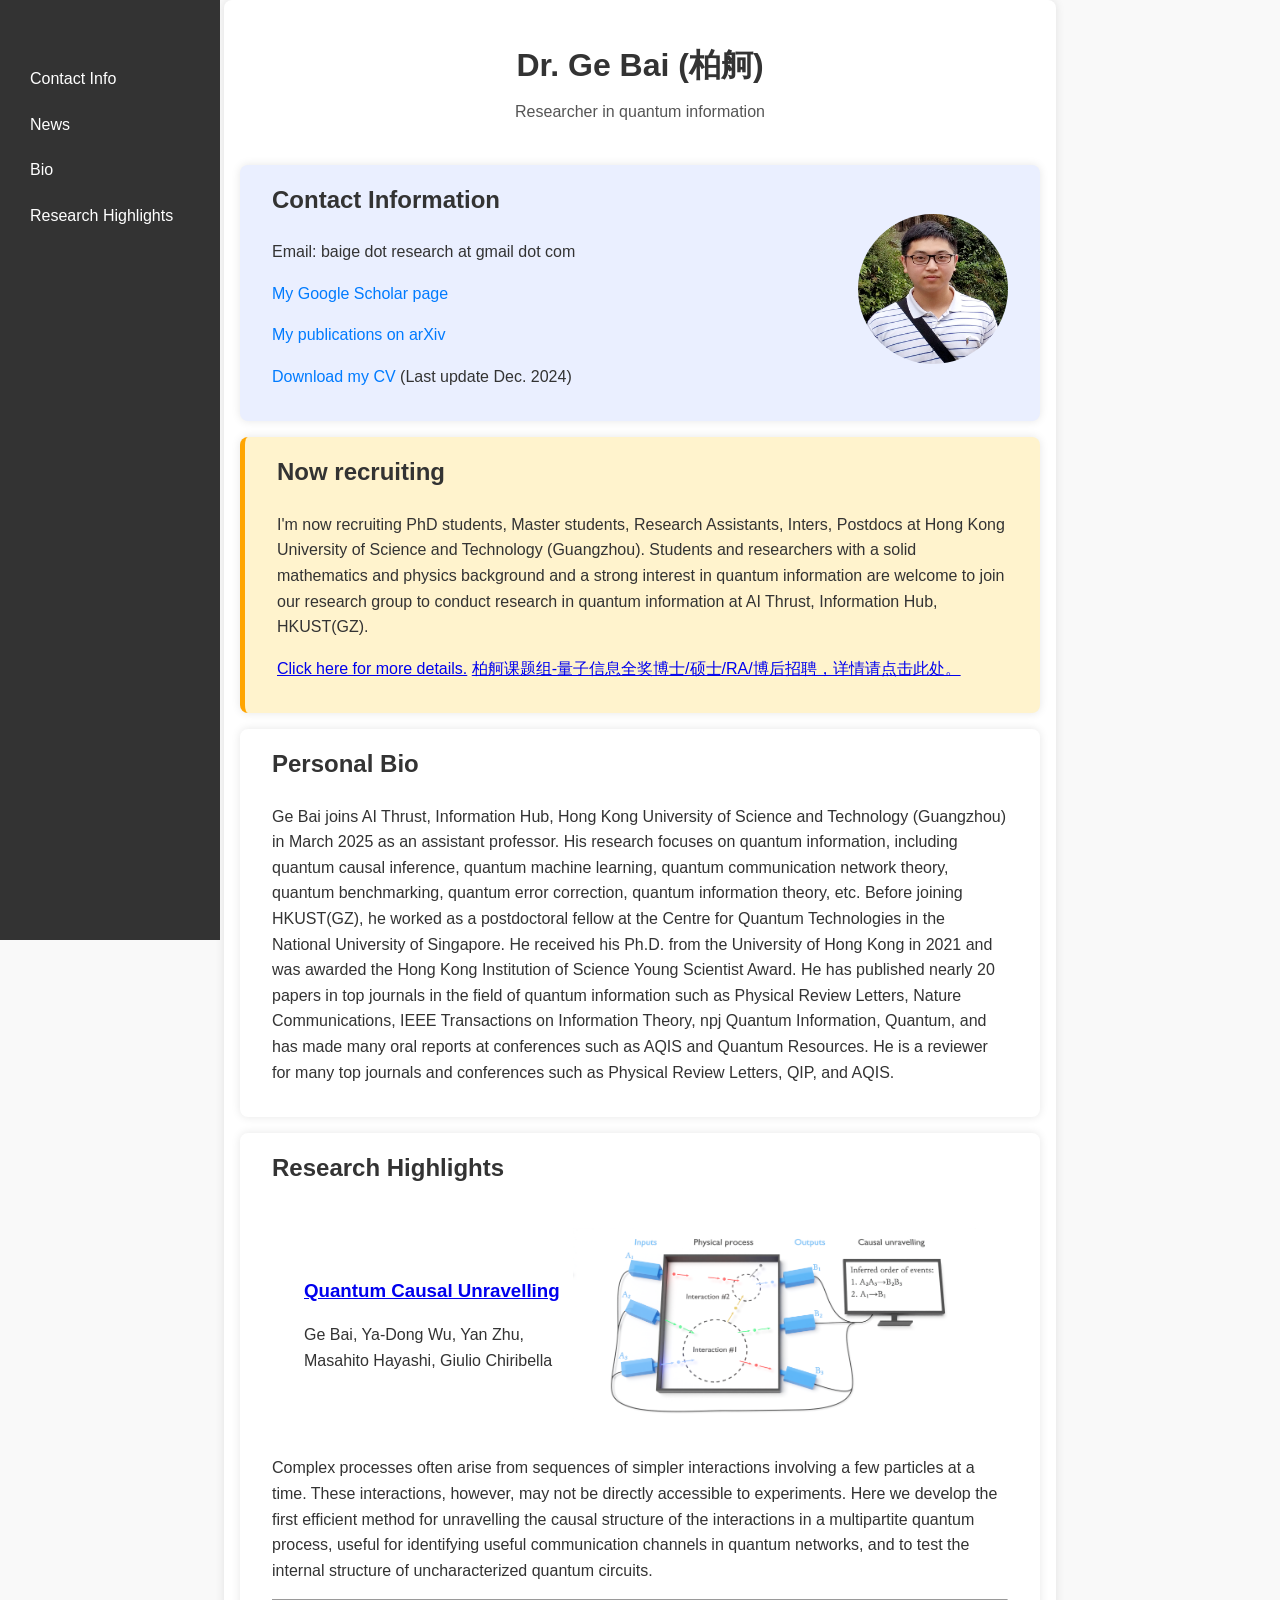
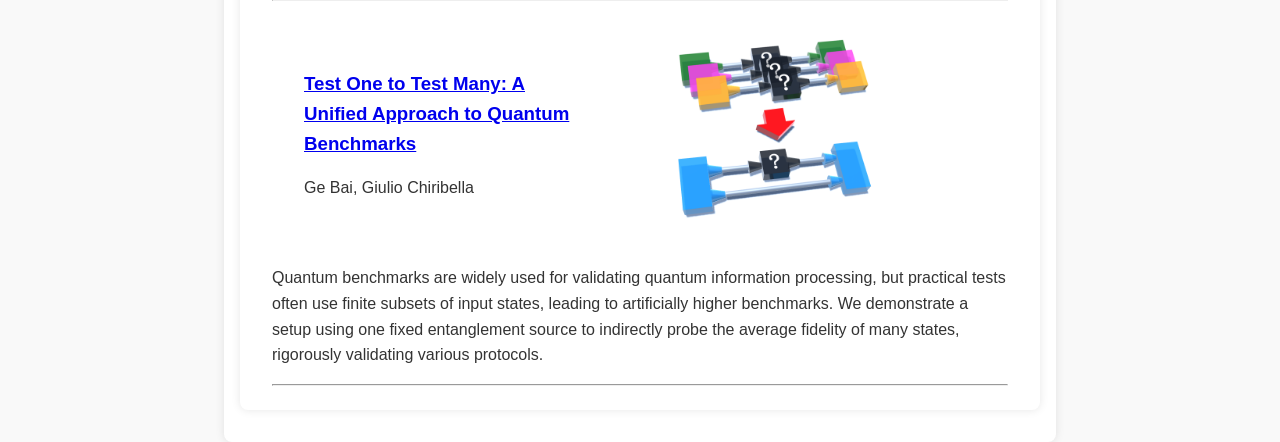
==== index.html @ 26d42d85 "fix sidebar blocking content" ====
<!DOCTYPE html>
<html lang="en">
<head>
    <meta charset="UTF-8">
    <meta name="viewport" content="width=device-width, initial-scale=1.0">
    <title>Ge Bai's Homepage</title>
    <link rel="stylesheet" href="styles.css">
</head>
<body>
            <button id="sidebarToggle" class="sidebar-toggle">☰</button>
    <div class="sidebar" id="sidebar">
        <nav>
            <ul>
                <li><a href="#contact-bio">Contact Info</a></li>
                <li><a href="#recruitment">News</a></li>
                <li><a href="#bio">Bio</a></li>
                <li><a href="#research">Research Highlights</a></li>
            </ul>
        </nav>
    </div>
    <div class="container">
        <header>
            <h1>Dr. Ge Bai (柏舸)</h1>
            <p>Researcher in quantum information</p>
        </header>
        <section id="contact-bio">
            <div id="contact">
                <h2>Contact Information</h2>
                <p>Email: baige dot research at gmail dot com</p>
                <p><a href="https://scholar.google.com/citations?user=usrPjHoAAAAJ" download>My Google Scholar page</a></p>
                <p><a href="https://arxiv.org/a/bai_g_1.html" download>My publications on arXiv</a></p>
                <!-- <p>Phone: TBA</p>
                <p>Address: TBA</p> -->
                <p><a href="CV_Ge_Bai.pdf" download>Download my CV</a> (Last update Dec. 2024)</p>
            </div>
            <div id="photo">
                <img src="photo.png" alt="Personal photo" class="profile-photo">
            </div>
        </section>
        <section id="recruitment">
            <h2>Now recruiting</h2>
            <p>
                I'm now recruiting PhD students, Master students, Research Assistants, Inters, Postdocs at Hong Kong University of Science and Technology (Guangzhou). Students and researchers with a solid mathematics and physics background and a strong interest in quantum information are welcome to join our research group to conduct research in quantum information at AI Thrust, Information Hub, HKUST(GZ).
            </p>
            <p>
                <a href="https://zhuanlan.zhihu.com/p/15219589139">Click here for more details.</a> <a href="https://zhuanlan.zhihu.com/p/15219589139"> 柏舸课题组-量子信息全奖博士/硕士/RA/博后招聘，详情请点击此处。</a>
            </p>
        </section>
        <section id="bio">
            <h2>Personal Bio</h2>
            <p>
                Ge Bai joins AI Thrust, Information Hub, Hong Kong University of Science and Technology (Guangzhou) in March 2025 as an assistant professor. His research focuses on quantum information, including quantum causal inference, quantum machine learning, quantum communication network theory, quantum benchmarking, quantum error correction, quantum information theory, etc. Before joining HKUST(GZ), he worked as a postdoctoral fellow at the Centre for Quantum Technologies in the National University of Singapore. He received his Ph.D. from the University of Hong Kong in 2021 and was awarded the Hong Kong Institution of Science Young Scientist Award. He has published nearly 20 papers in top journals in the field of quantum information such as Physical Review Letters, Nature Communications, IEEE Transactions on Information Theory, npj Quantum Information, Quantum, and has made many oral reports at conferences such as AQIS and Quantum Resources. He is a reviewer for many top journals and conferences such as Physical Review Letters, QIP, and AQIS.
            </p>
        </section>
        <section id="research">
            <h2>Research Highlights</h2>
            <div class="research">
                <article class="research-title">
                    <h3><a href="https://www.nature.com/articles/s41534-022-00578-4">Quantum Causal Unravelling</a></h3>
                    <p>Ge Bai, Ya-Dong Wu, Yan Zhu, Masahito Hayashi, Giulio Chiribella</p>
                </article>
                <img src="figures/causal_unravelling.png"  class="research-photo">
            </div>
            <div>
                <p>
                        Complex processes often arise from sequences of simpler interactions involving a few particles at a time. These interactions, however, may not be directly accessible to experiments. Here we develop the first efficient method for unravelling the causal structure of the interactions in a multipartite quantum process, useful for identifying useful communication channels in quantum networks, and to test the internal structure of uncharacterized quantum circuits.
                    </p>
            <div>
            <hr>

            <div class="research">
                <article class="research-title">
                    <h3><a href="https://journals.aps.org/prl/abstract/10.1103/PhysRevLett.120.150502">Test One to Test Many: A Unified Approach to Quantum Benchmarks</a></h3>
                    <p>Ge Bai, Giulio Chiribella</p>
                </article>
                <img src="figures/benchmarks.png"  class="research-photo">
            </div>
            <div>
                <p>    
                    Quantum benchmarks are widely used for validating quantum information processing, but practical tests often use finite subsets of input states, leading to artificially higher benchmarks. We demonstrate a setup using one fixed entanglement source to indirectly probe the average fidelity of many states, rigorously validating various protocols.
                </p>
            <div>
            <hr>

        </section>
    </div>
    <script>
        document.getElementById('sidebarToggle').addEventListener('click', function() {
            document.getElementById('sidebar').classList.toggle('active');
        });
    </script>
</body>
</html>
---- styles.css ----
body {
    font-family: Arial, sans-serif;
    line-height: 1.6;
    margin: 0;
    padding: 0;
    color: #333;
    background-color: #f9f9f9;
    display: flex;
    scroll-behavior: smooth; /* Enables smooth scrolling */
}

.sidebar {
    width: 200px;
    background-color: #333;
    color: #fff;
    height: 100vh;
    position: fixed;
    top: 0;
    left: 0;
    padding-left: 20px;
    padding-top: 40px;
    font-family: 'Helvetica Neue', sans-serif; /* Softer font */
    transition: transform 0.3s ease-in-out;
}

.sidebar nav ul {
    list-style: none;
    padding: 0;
}

.sidebar nav ul li {
    margin: 0px 0;
}

.sidebar nav ul li a {
    color: #fff;
    text-decoration: none;
    display: block;
    padding: 10px;
}

.sidebar nav ul li a:hover {
    background-color: #575757;
}

.sidebar-toggle {
    display: none;
    font-size: 30px;
    background: none;
    border: none;
    color: #777;
    cursor: pointer;
    position: fixed;
    top: 15px;
    left: 10px;
    z-index: 1000; /* Ensure the button is above other elements */
}

.container {
    max-width: 800px;
    margin: 0 auto;
    padding: 1rem;
    background-color: #fff;
    box-shadow: 0 0 10px rgba(0, 0, 0, 0.1);
    border-radius: 8px;
}

.research {
    display: flex;
    justify-content: space-between;
    align-items: center;
    padding: 1rem 2rem;
    margin: 1rem 0;
    border-radius: 8px;
}
.research-title {
    width: 40%;
}
.research-photo {
    width: 60%;
    height: 200px;
    object-fit: contain;
}

header {
    text-align: center;
    padding: 1rem 0;
    position: relative;
}

header h1 {
    margin: 0.5rem 0;
}

header p {
    margin: 0.5rem 0;
    color: #555;
}

#contact-bio {
    display: flex;
    justify-content: space-between;
    align-items: center;
    padding: 1rem 2rem;
    margin: 1rem 0;
    background-color: #EAEFFF;
    border-radius: 8px;
}

#contact {
    flex: 1;
    margin-right: 1rem;
}

#photo {
    flex: 0;
}

#contact a {
    color: #007bff;
    text-decoration: none;
}

#contact a:hover {
    text-decoration: underline;
}

.profile-photo {
    width: 150px;
    height: 150px;
    border-radius: 50%;
    object-fit: cover;
}

#recruitment {
    padding: 1rem 2rem;
    margin: 1rem 0;
    background-color: #fff3cd;
    border-left: 5px solid #ffa500;
    border-radius: 8px;
    box-shadow: 0 0 10px rgba(0, 0, 0, 0.1);
}

.profile-photo {
    width: 150px;
    height: 150px;
    border-radius: 50%;
    object-fit: cover;
}

section {
    padding: 1rem 2rem;
    margin: 1rem 0;
    background-color: #fff;
    border-radius: 8px;
    box-shadow: 0 0 10px rgba(0, 0, 0, 0.1);
}

section h2 {
    margin-top: 0;
}

article {
    margin: 1rem 0;
}

article h3 {
    margin-bottom: 0.5rem;
}

/* Responsive Design */
@media (max-width: 1200px) {
    body {
        flex-direction: column;
    }

    .sidebar {
        width: 150px;
        transform: translateX(-170px);
    }

    .sidebar.active {
        transform: translateX(0);
    }

    .sidebar-toggle {
        display: block;
    }

    .container {
        padding-left: 1rem;
        padding-right: 1rem;
    }
}
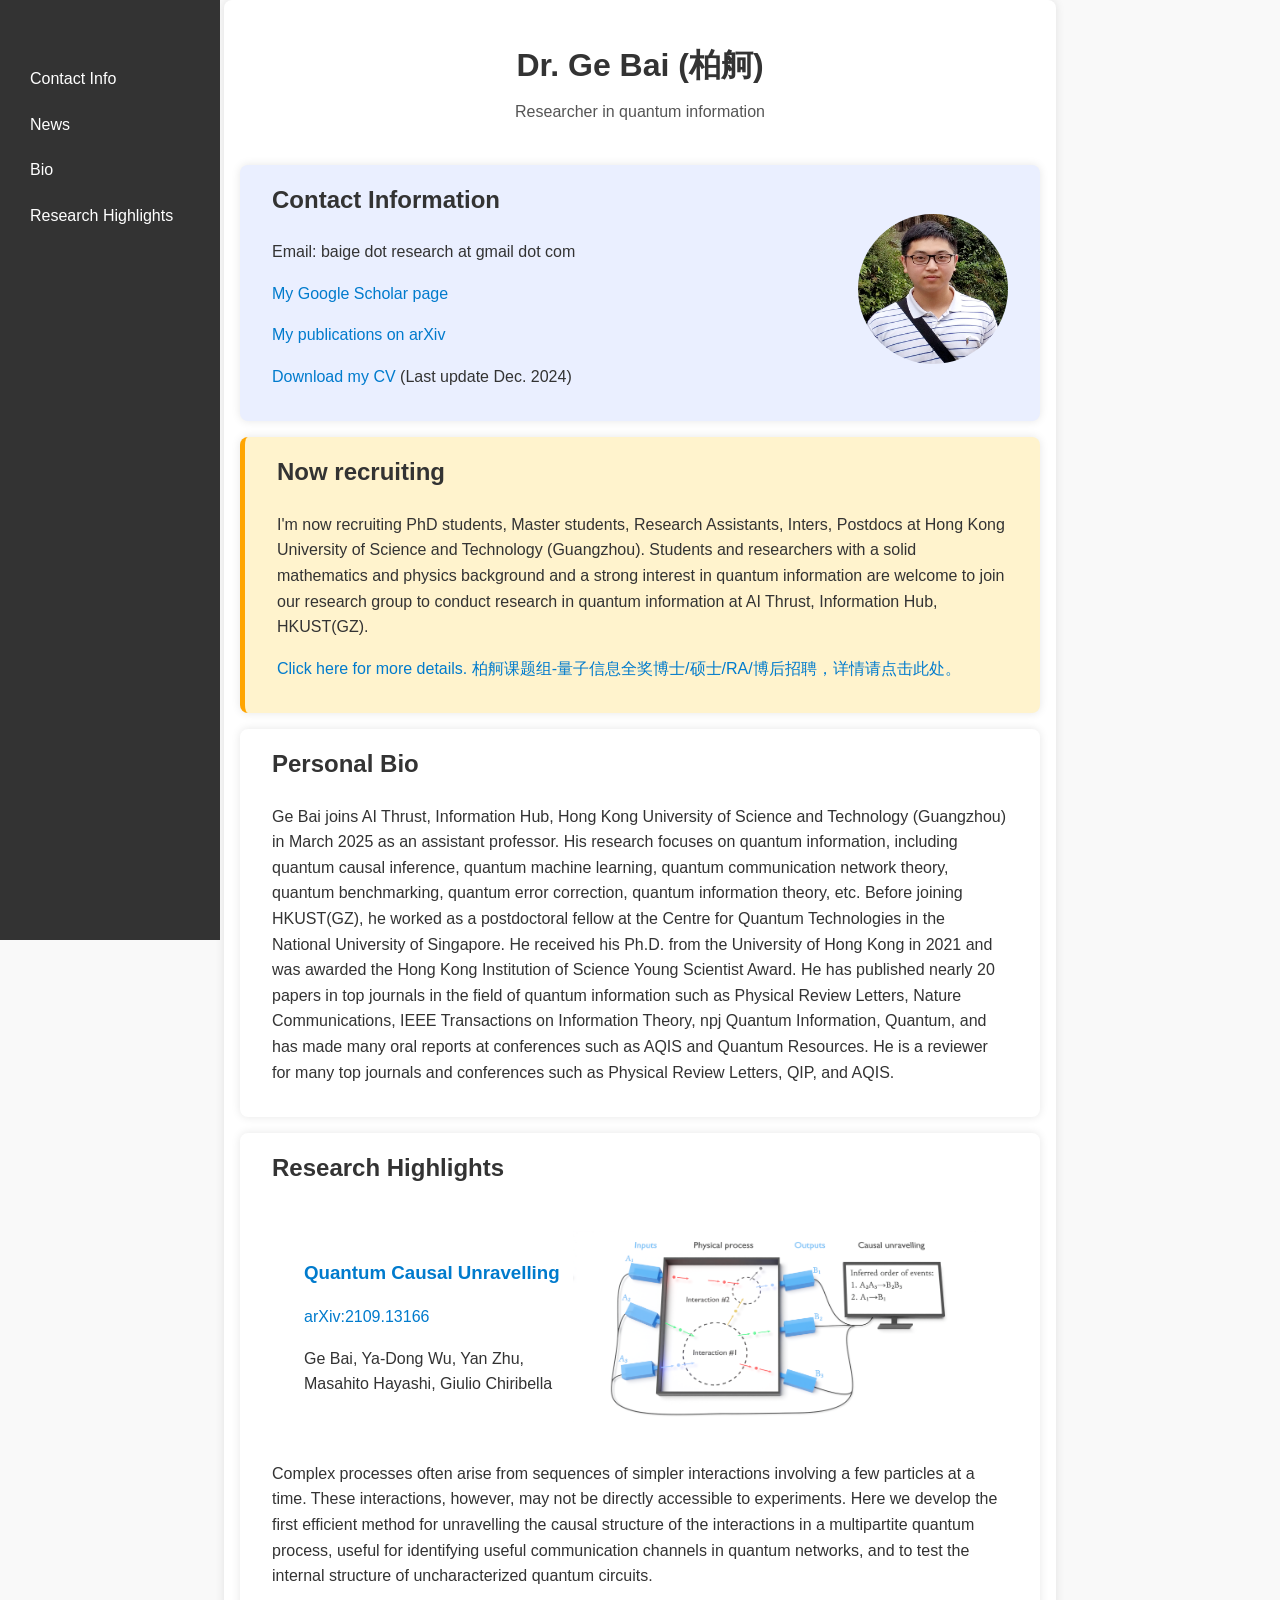
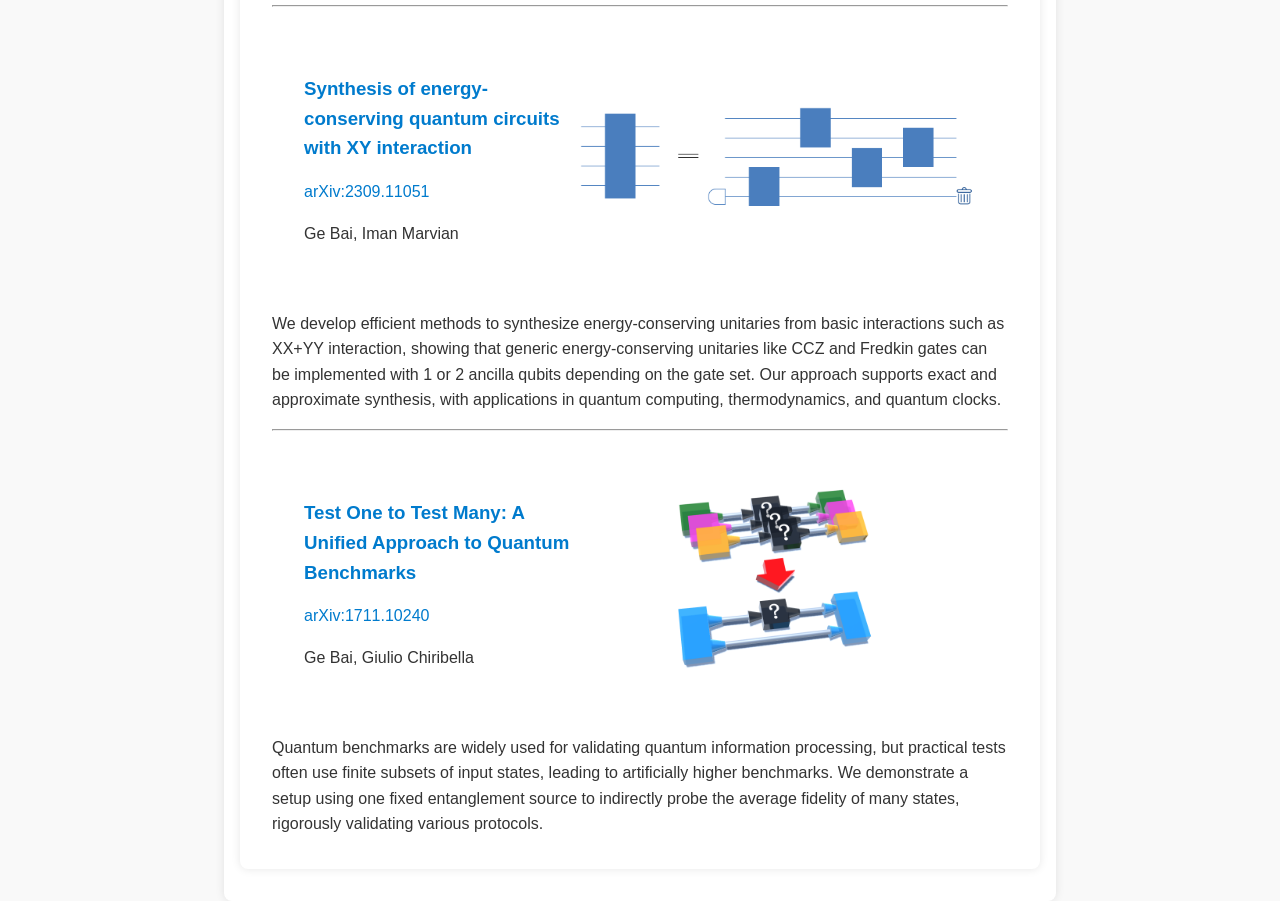
==== commit d208bf58: "added highlight, adjusted hyperlink style" ====
--- a/index.html
+++ b/index.html
@@ -57,6 +57,7 @@
             <div class="research">
                 <article class="research-title">
                     <h3><a href="https://www.nature.com/articles/s41534-022-00578-4">Quantum Causal Unravelling</a></h3>
+                    <p><a href="https://arxiv.org/abs/2109.13166">arXiv:2109.13166</a></p>
                     <p>Ge Bai, Ya-Dong Wu, Yan Zhu, Masahito Hayashi, Giulio Chiribella</p>
                 </article>
                 <img src="figures/causal_unravelling.png"  class="research-photo">
@@ -70,7 +71,23 @@
 
             <div class="research">
                 <article class="research-title">
+                    <h3><a href="https://iopscience.iop.org/article/10.1088/2058-9565/ad53fa/pdf">Synthesis of energy-conserving quantum circuits with XY interaction</a></h3>
+                    <p><a href="https://arxiv.org/abs/2309.11051">arXiv:2309.11051</a></p>
+                    <p>Ge Bai, Iman Marvian</p>
+                </article>
+                <img src="figures/energy-conserving.png"  class="research-photo">
+            </div>
+            <div>
+                <p>    
+                    We develop efficient methods to synthesize energy-conserving unitaries from basic interactions such as XX+YY interaction, showing that generic energy-conserving unitaries like CCZ and Fredkin gates can be implemented with 1 or 2 ancilla qubits depending on the gate set. Our approach supports exact and approximate synthesis, with applications in quantum computing, thermodynamics, and quantum clocks.
+                </p>
+            <div>
+            <hr>
+
+            <div class="research">
+                <article class="research-title">
                     <h3><a href="https://journals.aps.org/prl/abstract/10.1103/PhysRevLett.120.150502">Test One to Test Many: A Unified Approach to Quantum Benchmarks</a></h3>
+                    <p><a href="https://arxiv.org/abs/1711.10240">arXiv:1711.10240</a></p>
                     <p>Ge Bai, Giulio Chiribella</p>
                 </article>
                 <img src="figures/benchmarks.png"  class="research-photo">
@@ -80,7 +97,6 @@
                     Quantum benchmarks are widely used for validating quantum information processing, but practical tests often use finite subsets of input states, leading to artificially higher benchmarks. We demonstrate a setup using one fixed entanglement source to indirectly probe the average fidelity of many states, rigorously validating various protocols.
                 </p>
             <div>
-            <hr>
 
         </section>
     </div>
--- a/styles.css
+++ b/styles.css
@@ -116,12 +116,12 @@
     flex: 0;
 }
 
-#contact a {
-    color: #007bff;
+a {
+    color: #007bcd;
     text-decoration: none;
 }
 
-#contact a:hover {
+a:hover {
     text-decoration: underline;
 }
 
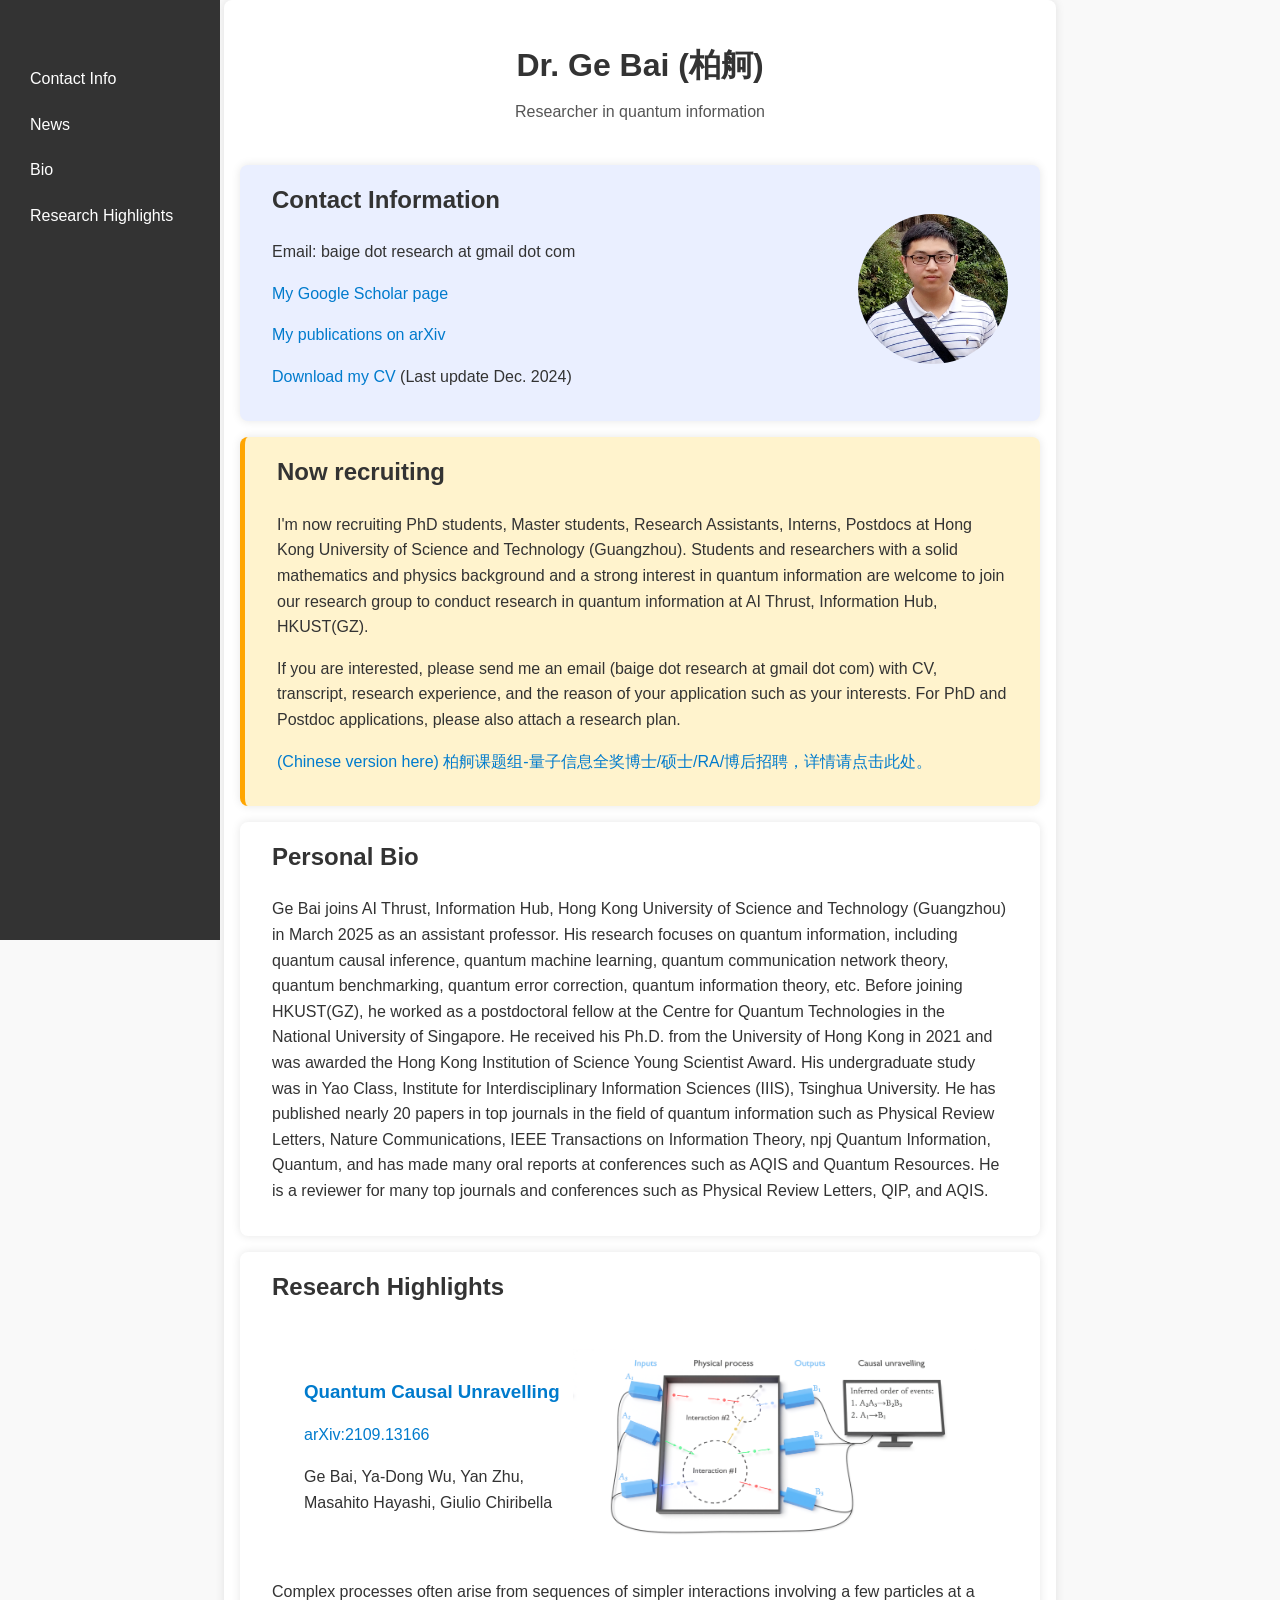
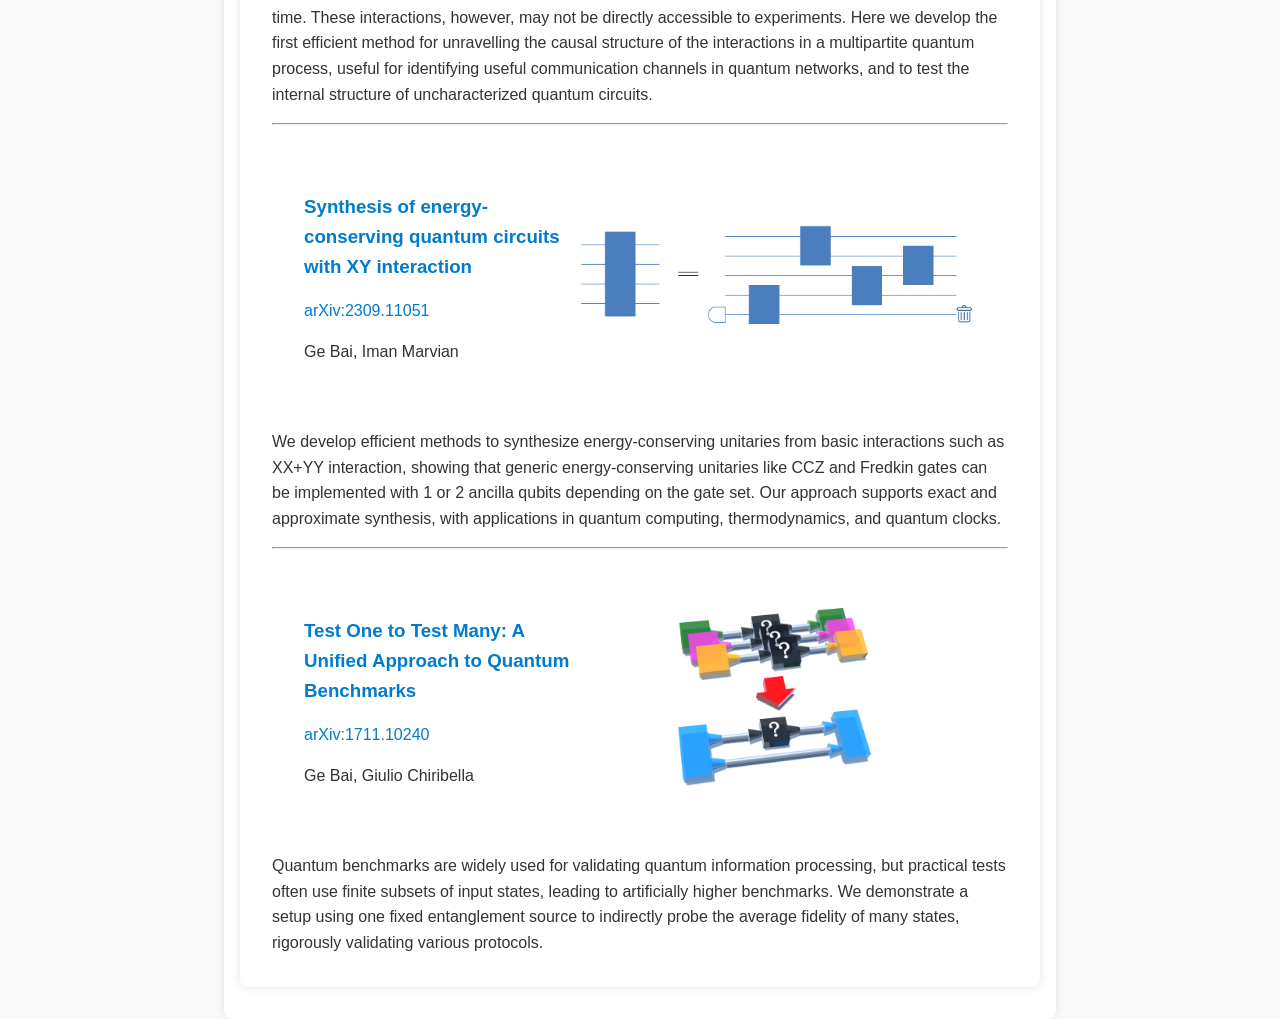
==== commit 6dd1736c: "modified advertisement, added Yao Class" ====
--- a/index.html
+++ b/index.html
@@ -40,16 +40,20 @@
         <section id="recruitment">
             <h2>Now recruiting</h2>
             <p>
-                I'm now recruiting PhD students, Master students, Research Assistants, Inters, Postdocs at Hong Kong University of Science and Technology (Guangzhou). Students and researchers with a solid mathematics and physics background and a strong interest in quantum information are welcome to join our research group to conduct research in quantum information at AI Thrust, Information Hub, HKUST(GZ).
+                I'm now recruiting PhD students, Master students, Research Assistants, Interns, Postdocs at Hong Kong University of Science and Technology (Guangzhou). Students and researchers with a solid mathematics and physics background and a strong interest in quantum information are welcome to join our research group to conduct research in quantum information at AI Thrust, Information Hub, HKUST(GZ).
             </p>
             <p>
-                <a href="https://zhuanlan.zhihu.com/p/15219589139">Click here for more details.</a> <a href="https://zhuanlan.zhihu.com/p/15219589139"> 柏舸课题组-量子信息全奖博士/硕士/RA/博后招聘，详情请点击此处。</a>
+                If you are interested, please send me an email (baige dot research at gmail dot com) with CV, transcript, research experience, and the reason of your application such as your interests. For PhD and Postdoc applications, please also attach a research plan.
+            </p>
+            <p>
+                <!-- <a href="https://zhuanlan.zhihu.com/p/15219589139">Click here for more details.</a>  -->
+                <a href="https://zhuanlan.zhihu.com/p/15219589139"> (Chinese version here) 柏舸课题组-量子信息全奖博士/硕士/RA/博后招聘，详情请点击此处。</a>
             </p>
         </section>
         <section id="bio">
             <h2>Personal Bio</h2>
             <p>
-                Ge Bai joins AI Thrust, Information Hub, Hong Kong University of Science and Technology (Guangzhou) in March 2025 as an assistant professor. His research focuses on quantum information, including quantum causal inference, quantum machine learning, quantum communication network theory, quantum benchmarking, quantum error correction, quantum information theory, etc. Before joining HKUST(GZ), he worked as a postdoctoral fellow at the Centre for Quantum Technologies in the National University of Singapore. He received his Ph.D. from the University of Hong Kong in 2021 and was awarded the Hong Kong Institution of Science Young Scientist Award. He has published nearly 20 papers in top journals in the field of quantum information such as Physical Review Letters, Nature Communications, IEEE Transactions on Information Theory, npj Quantum Information, Quantum, and has made many oral reports at conferences such as AQIS and Quantum Resources. He is a reviewer for many top journals and conferences such as Physical Review Letters, QIP, and AQIS.
+                Ge Bai joins AI Thrust, Information Hub, Hong Kong University of Science and Technology (Guangzhou) in March 2025 as an assistant professor. His research focuses on quantum information, including quantum causal inference, quantum machine learning, quantum communication network theory, quantum benchmarking, quantum error correction, quantum information theory, etc. Before joining HKUST(GZ), he worked as a postdoctoral fellow at the Centre for Quantum Technologies in the National University of Singapore. He received his Ph.D. from the University of Hong Kong in 2021 and was awarded the Hong Kong Institution of Science Young Scientist Award. His undergraduate study was in Yao Class, Institute for Interdisciplinary Information Sciences (IIIS), Tsinghua University. He has published nearly 20 papers in top journals in the field of quantum information such as Physical Review Letters, Nature Communications, IEEE Transactions on Information Theory, npj Quantum Information, Quantum, and has made many oral reports at conferences such as AQIS and Quantum Resources. He is a reviewer for many top journals and conferences such as Physical Review Letters, QIP, and AQIS.
             </p>
         </section>
         <section id="research">
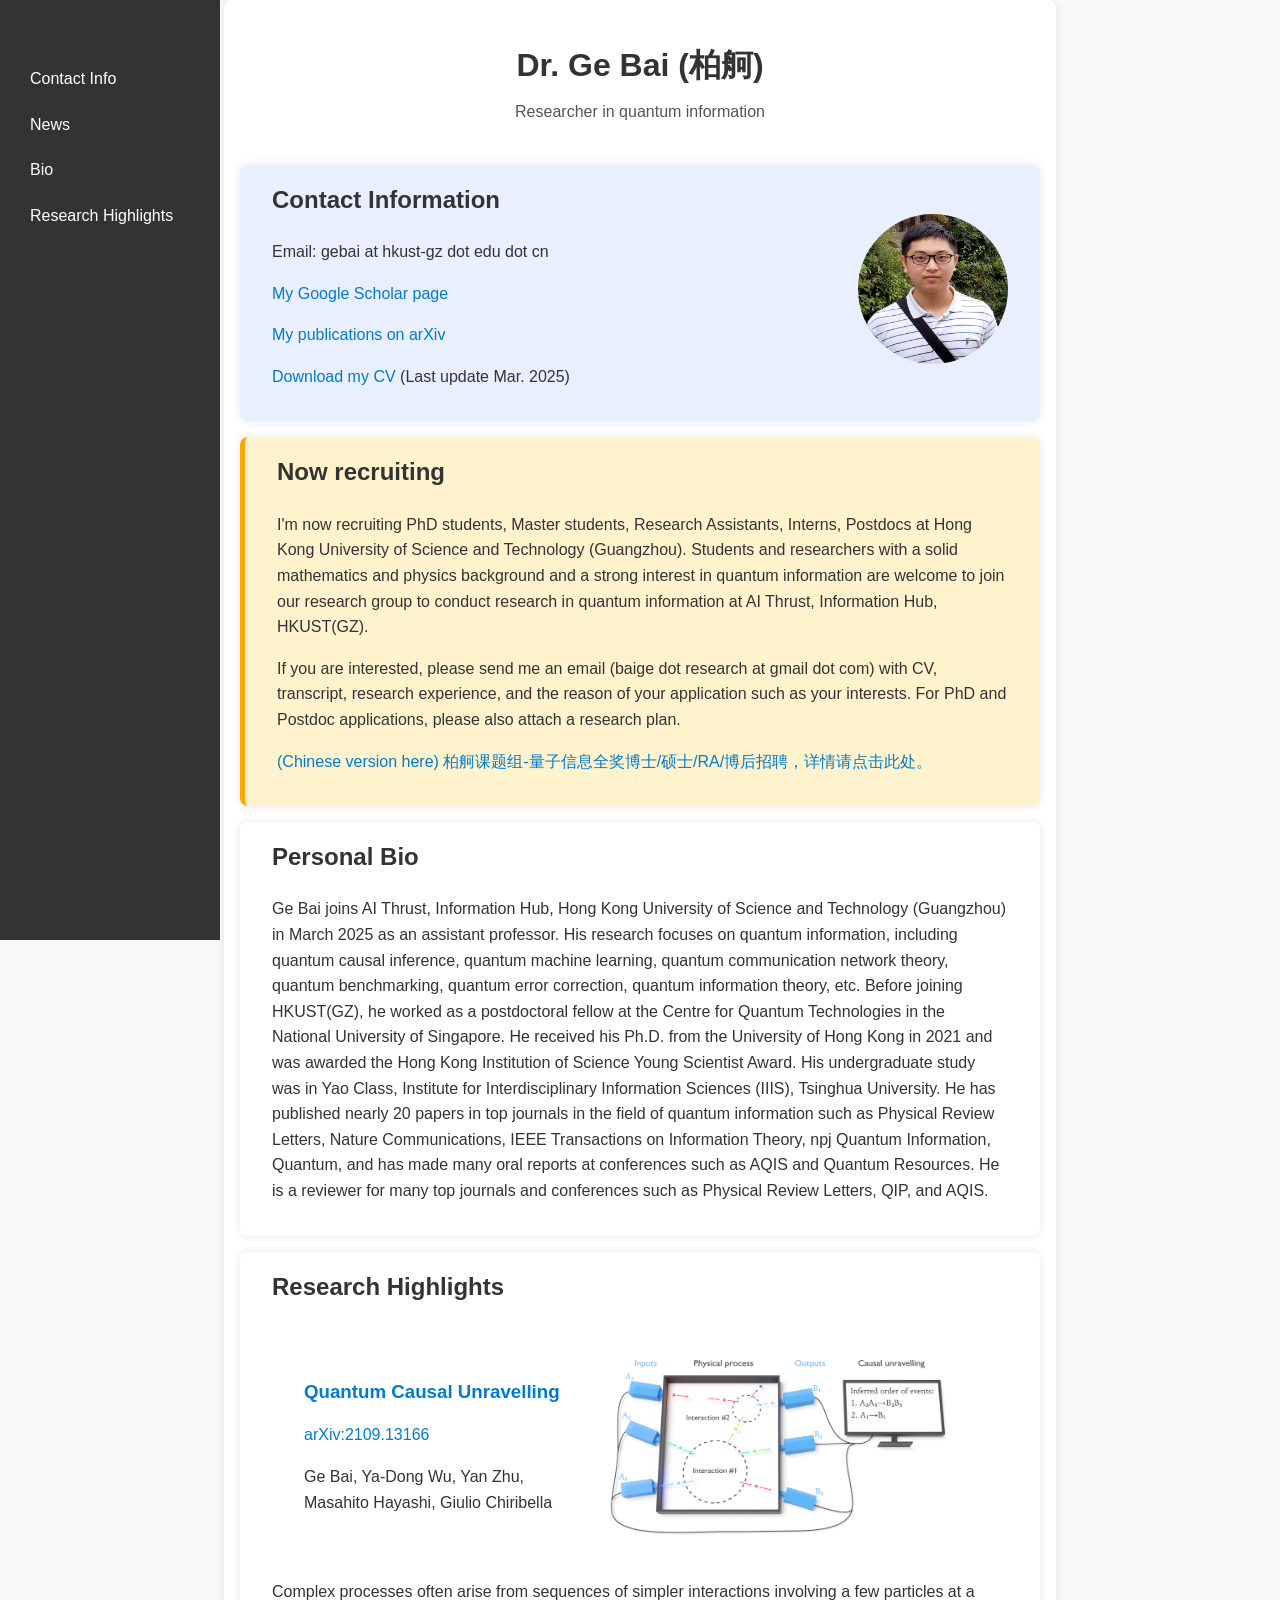
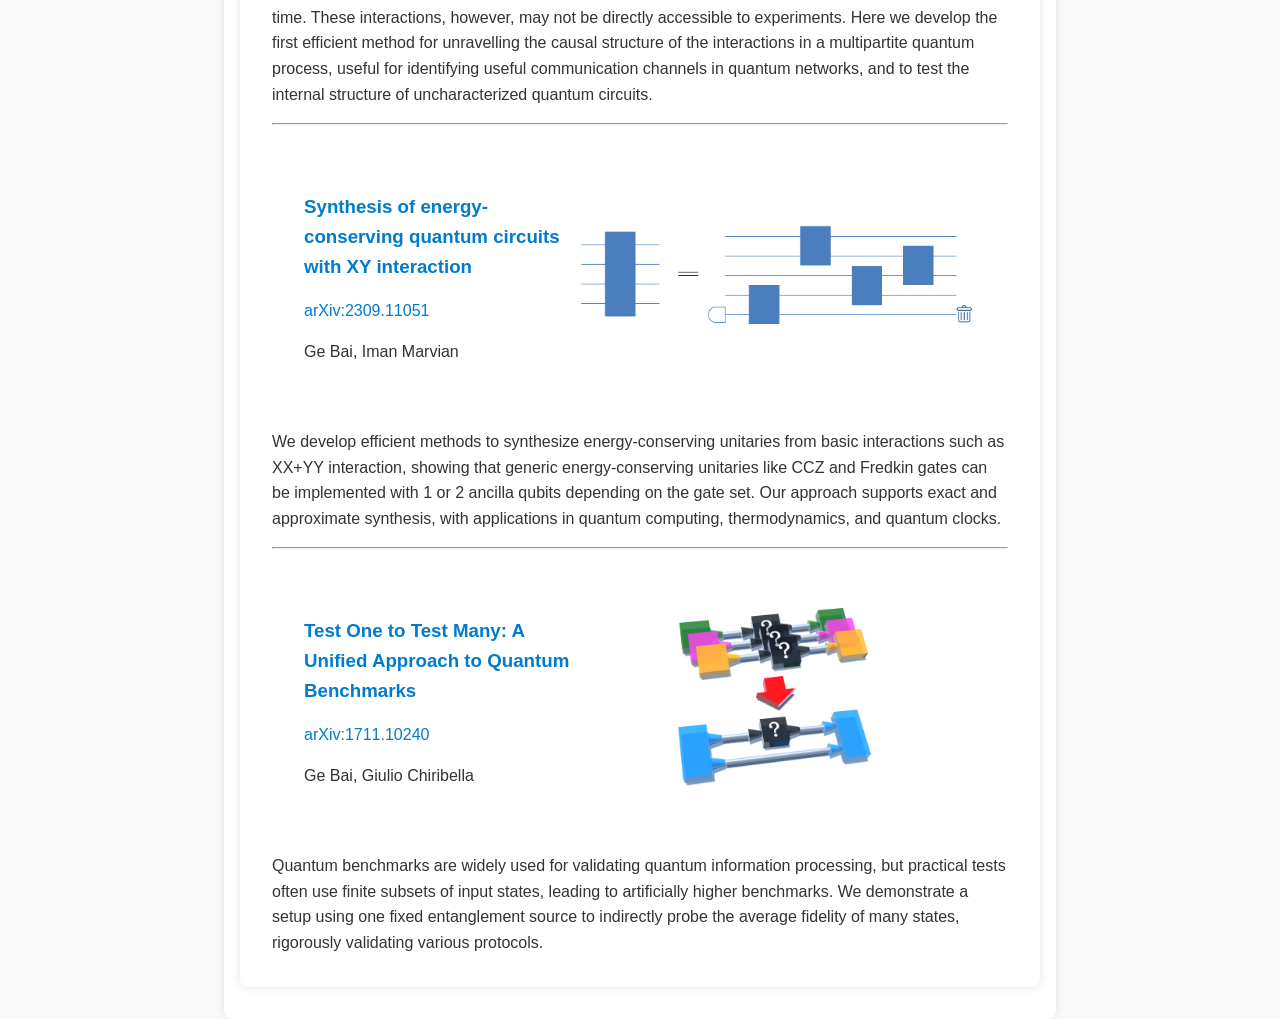
==== commit 82ff0960: "updated CV and email" ====
--- a/index.html
+++ b/index.html
@@ -26,12 +26,12 @@
         <section id="contact-bio">
             <div id="contact">
                 <h2>Contact Information</h2>
-                <p>Email: baige dot research at gmail dot com</p>
+                <p>Email: gebai at hkust-gz dot edu dot cn</p>
                 <p><a href="https://scholar.google.com/citations?user=usrPjHoAAAAJ" download>My Google Scholar page</a></p>
                 <p><a href="https://arxiv.org/a/bai_g_1.html" download>My publications on arXiv</a></p>
                 <!-- <p>Phone: TBA</p>
                 <p>Address: TBA</p> -->
-                <p><a href="CV_Ge_Bai.pdf" download>Download my CV</a> (Last update Dec. 2024)</p>
+                <p><a href="CV_Ge_Bai.pdf" download>Download my CV</a> (Last update Mar. 2025)</p>
             </div>
             <div id="photo">
                 <img src="photo.png" alt="Personal photo" class="profile-photo">
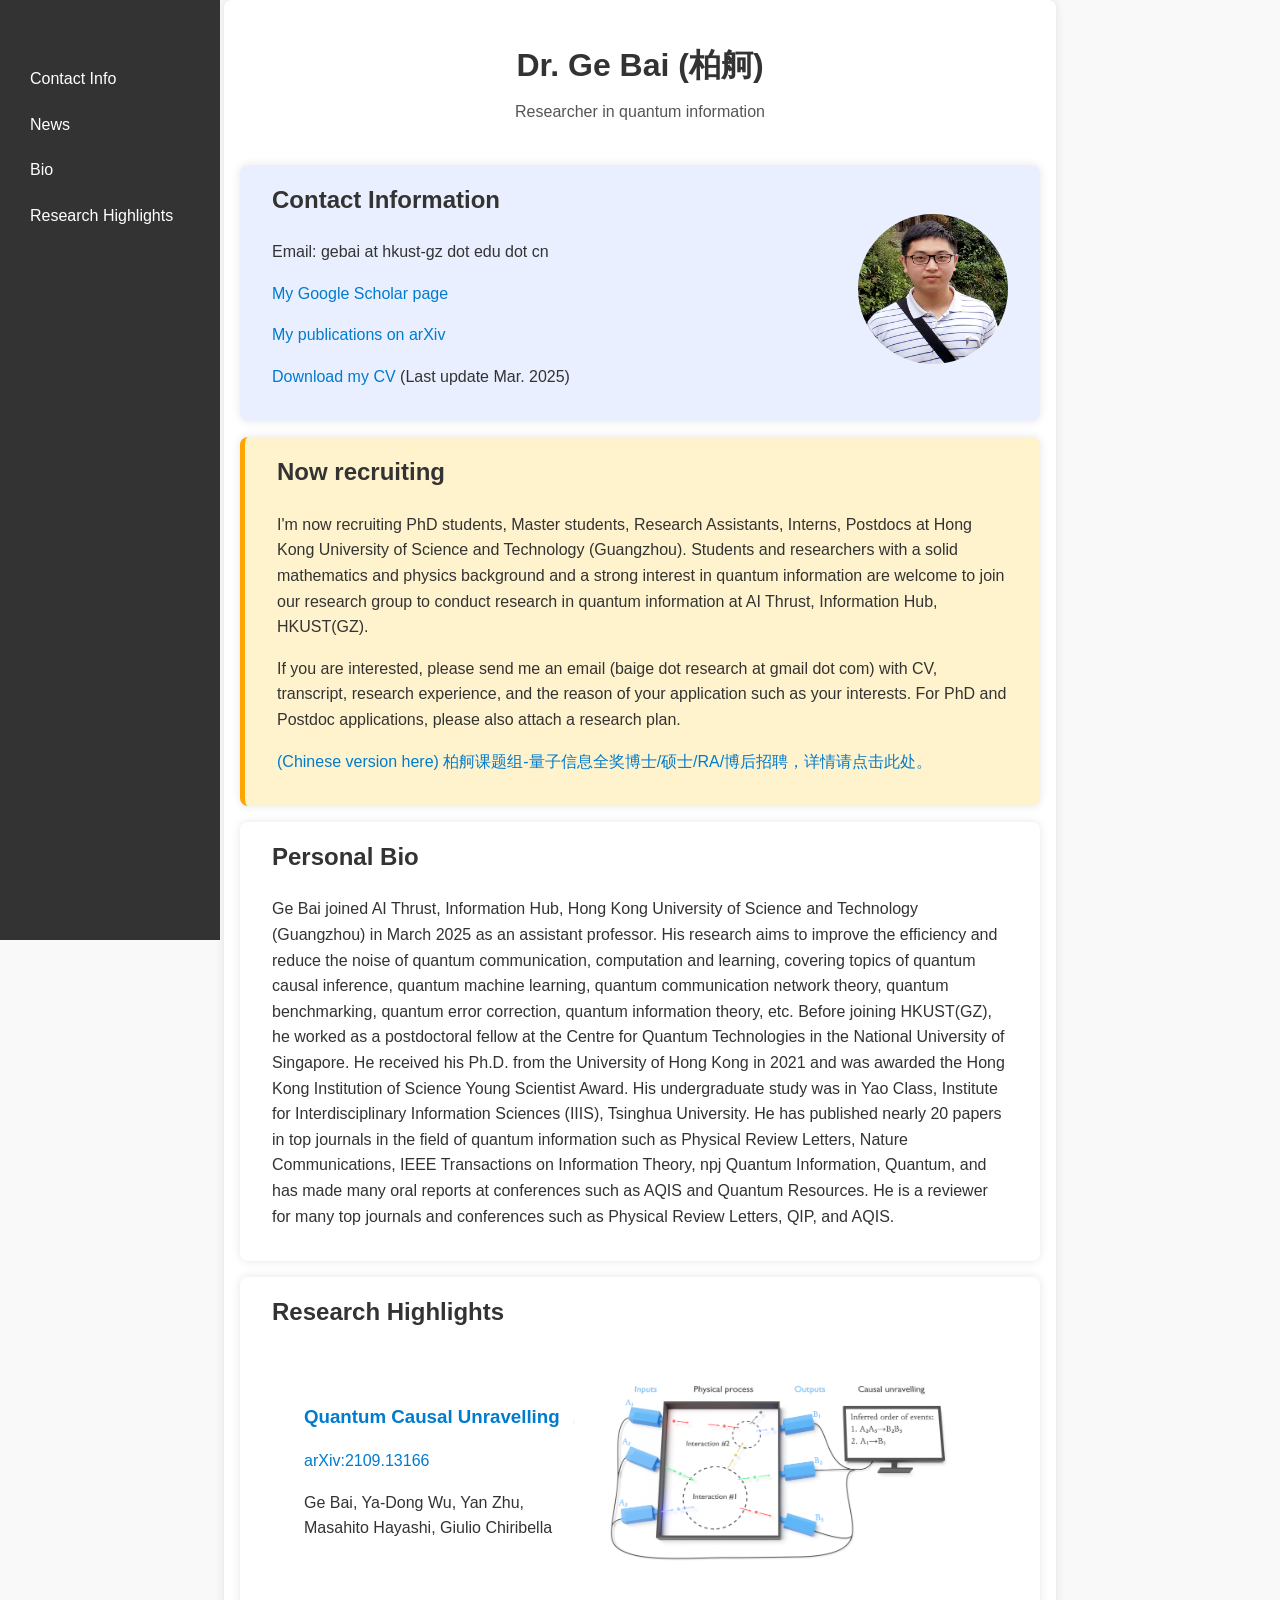
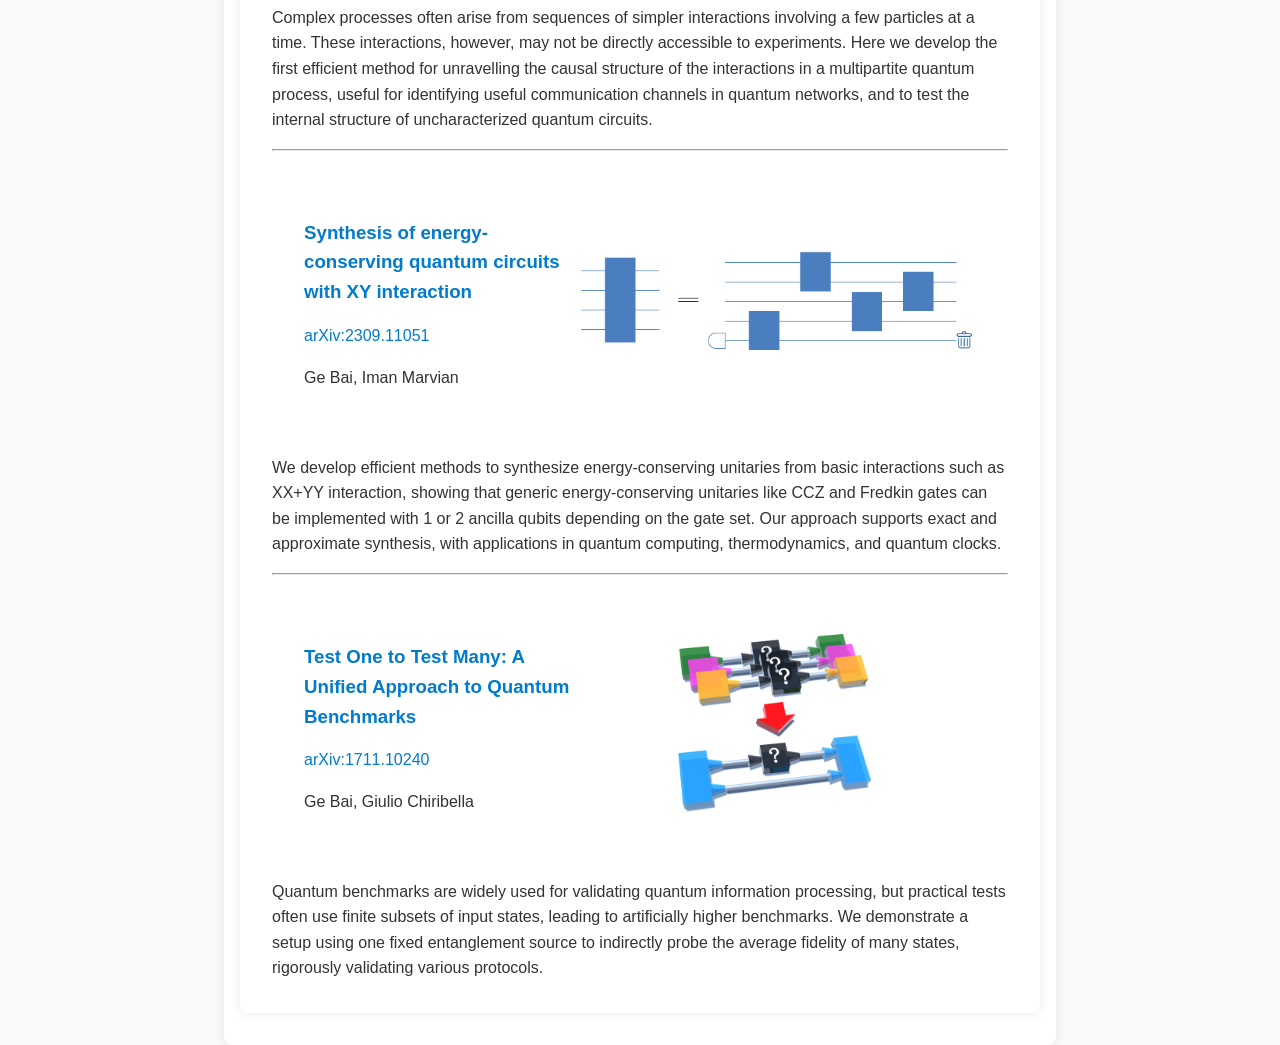
==== commit 2c9bf6b6: "modify bio" ====
--- a/index.html
+++ b/index.html
@@ -53,7 +53,7 @@
         <section id="bio">
             <h2>Personal Bio</h2>
             <p>
-                Ge Bai joins AI Thrust, Information Hub, Hong Kong University of Science and Technology (Guangzhou) in March 2025 as an assistant professor. His research focuses on quantum information, including quantum causal inference, quantum machine learning, quantum communication network theory, quantum benchmarking, quantum error correction, quantum information theory, etc. Before joining HKUST(GZ), he worked as a postdoctoral fellow at the Centre for Quantum Technologies in the National University of Singapore. He received his Ph.D. from the University of Hong Kong in 2021 and was awarded the Hong Kong Institution of Science Young Scientist Award. His undergraduate study was in Yao Class, Institute for Interdisciplinary Information Sciences (IIIS), Tsinghua University. He has published nearly 20 papers in top journals in the field of quantum information such as Physical Review Letters, Nature Communications, IEEE Transactions on Information Theory, npj Quantum Information, Quantum, and has made many oral reports at conferences such as AQIS and Quantum Resources. He is a reviewer for many top journals and conferences such as Physical Review Letters, QIP, and AQIS.
+                Ge Bai joined AI Thrust, Information Hub, Hong Kong University of Science and Technology (Guangzhou) in March 2025 as an assistant professor. His research aims to improve the efficiency and reduce the noise of quantum communication, computation and learning, covering topics of quantum causal inference, quantum machine learning, quantum communication network theory, quantum benchmarking, quantum error correction, quantum information theory, etc. Before joining HKUST(GZ), he worked as a postdoctoral fellow at the Centre for Quantum Technologies in the National University of Singapore. He received his Ph.D. from the University of Hong Kong in 2021 and was awarded the Hong Kong Institution of Science Young Scientist Award. His undergraduate study was in Yao Class, Institute for Interdisciplinary Information Sciences (IIIS), Tsinghua University. He has published nearly 20 papers in top journals in the field of quantum information such as Physical Review Letters, Nature Communications, IEEE Transactions on Information Theory, npj Quantum Information, Quantum, and has made many oral reports at conferences such as AQIS and Quantum Resources. He is a reviewer for many top journals and conferences such as Physical Review Letters, QIP, and AQIS.
             </p>
         </section>
         <section id="research">
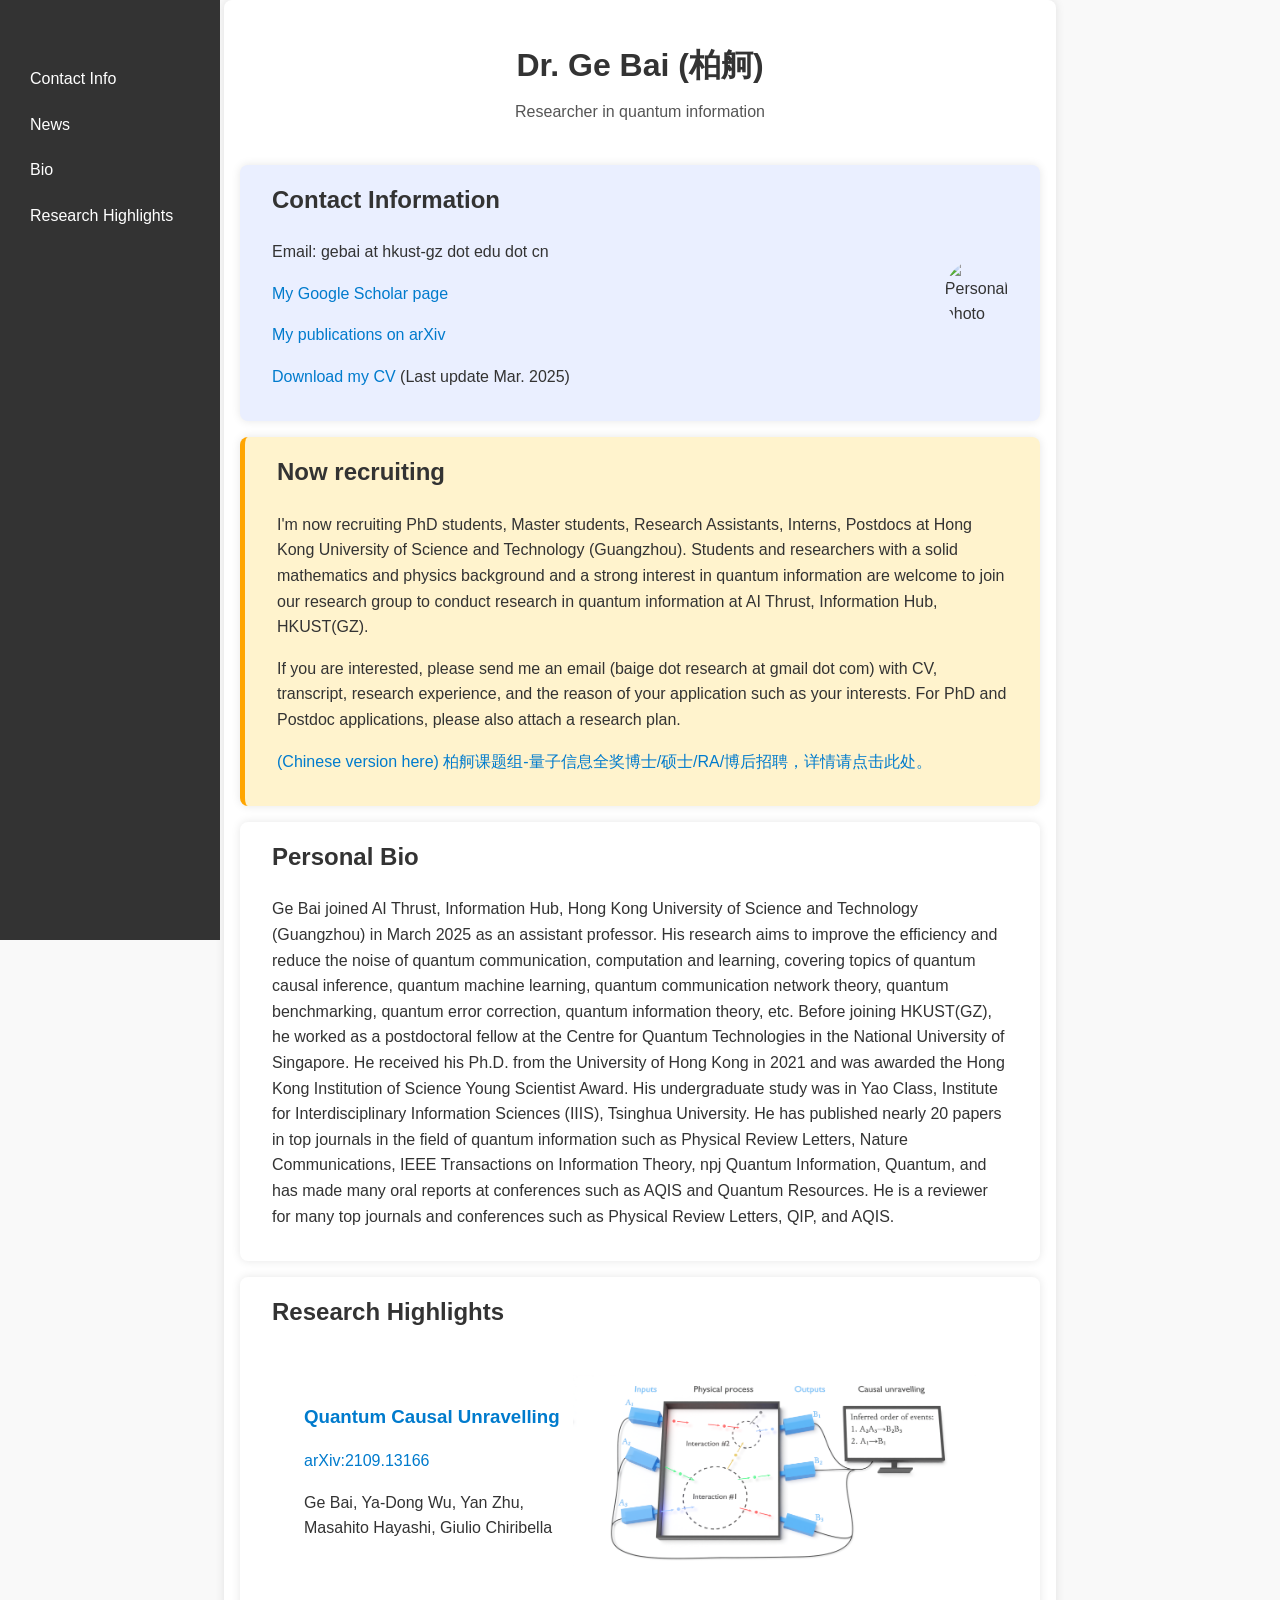
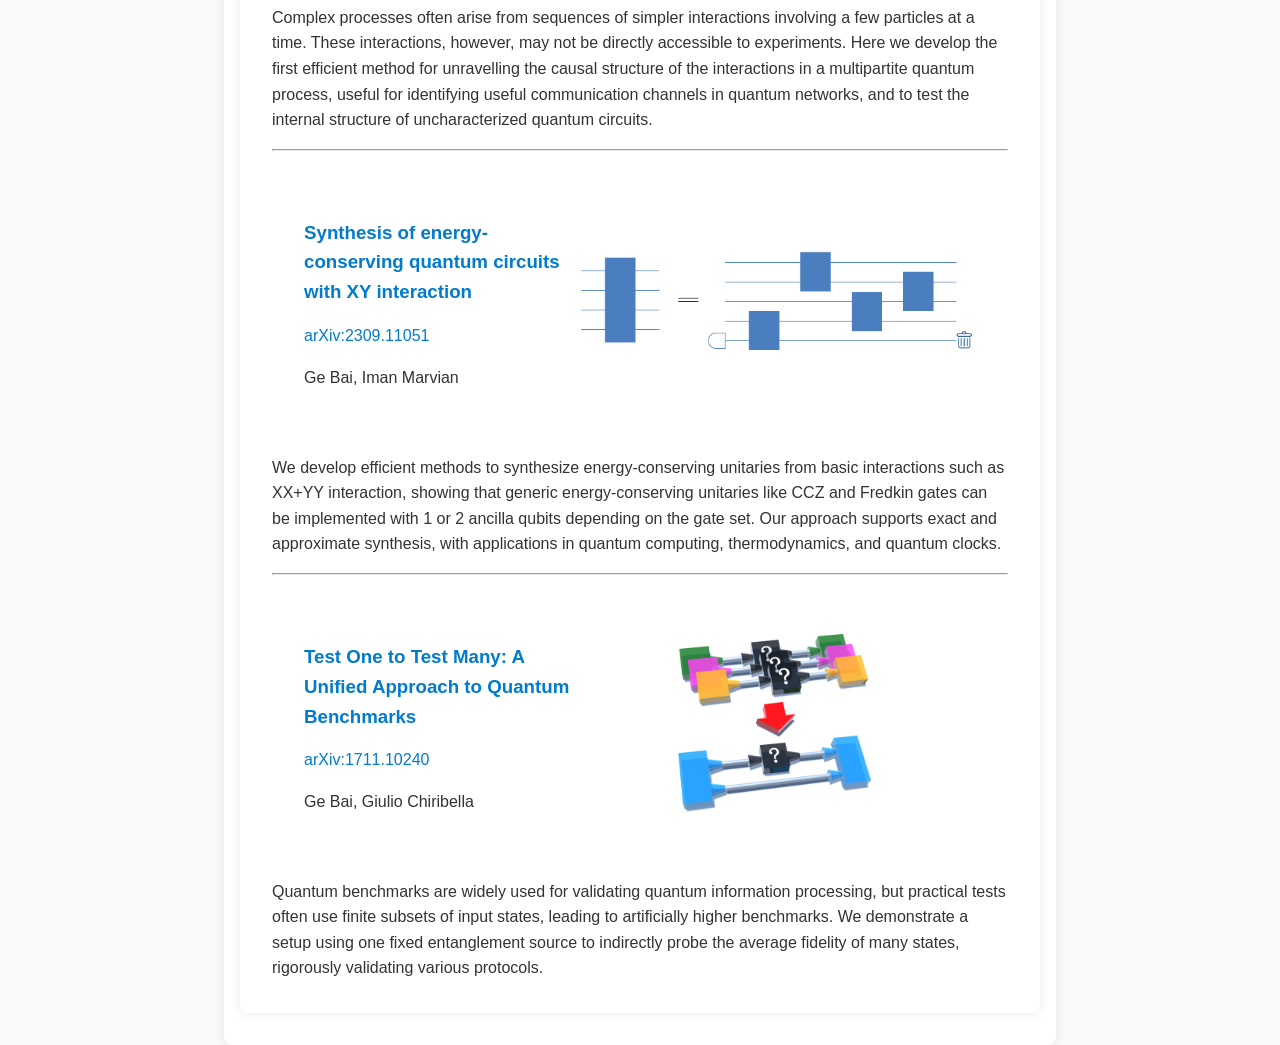
==== commit 540ca3fc: "update photo" ====
--- a/index.html
+++ b/index.html
@@ -34,7 +34,7 @@
                 <p><a href="CV_Ge_Bai.pdf" download>Download my CV</a> (Last update Mar. 2025)</p>
             </div>
             <div id="photo">
-                <img src="photo.png" alt="Personal photo" class="profile-photo">
+                <img src="ded426bf51dabfe0f5594c5099b81be.jpg" alt="Personal photo" class="profile-photo">
             </div>
         </section>
         <section id="recruitment">
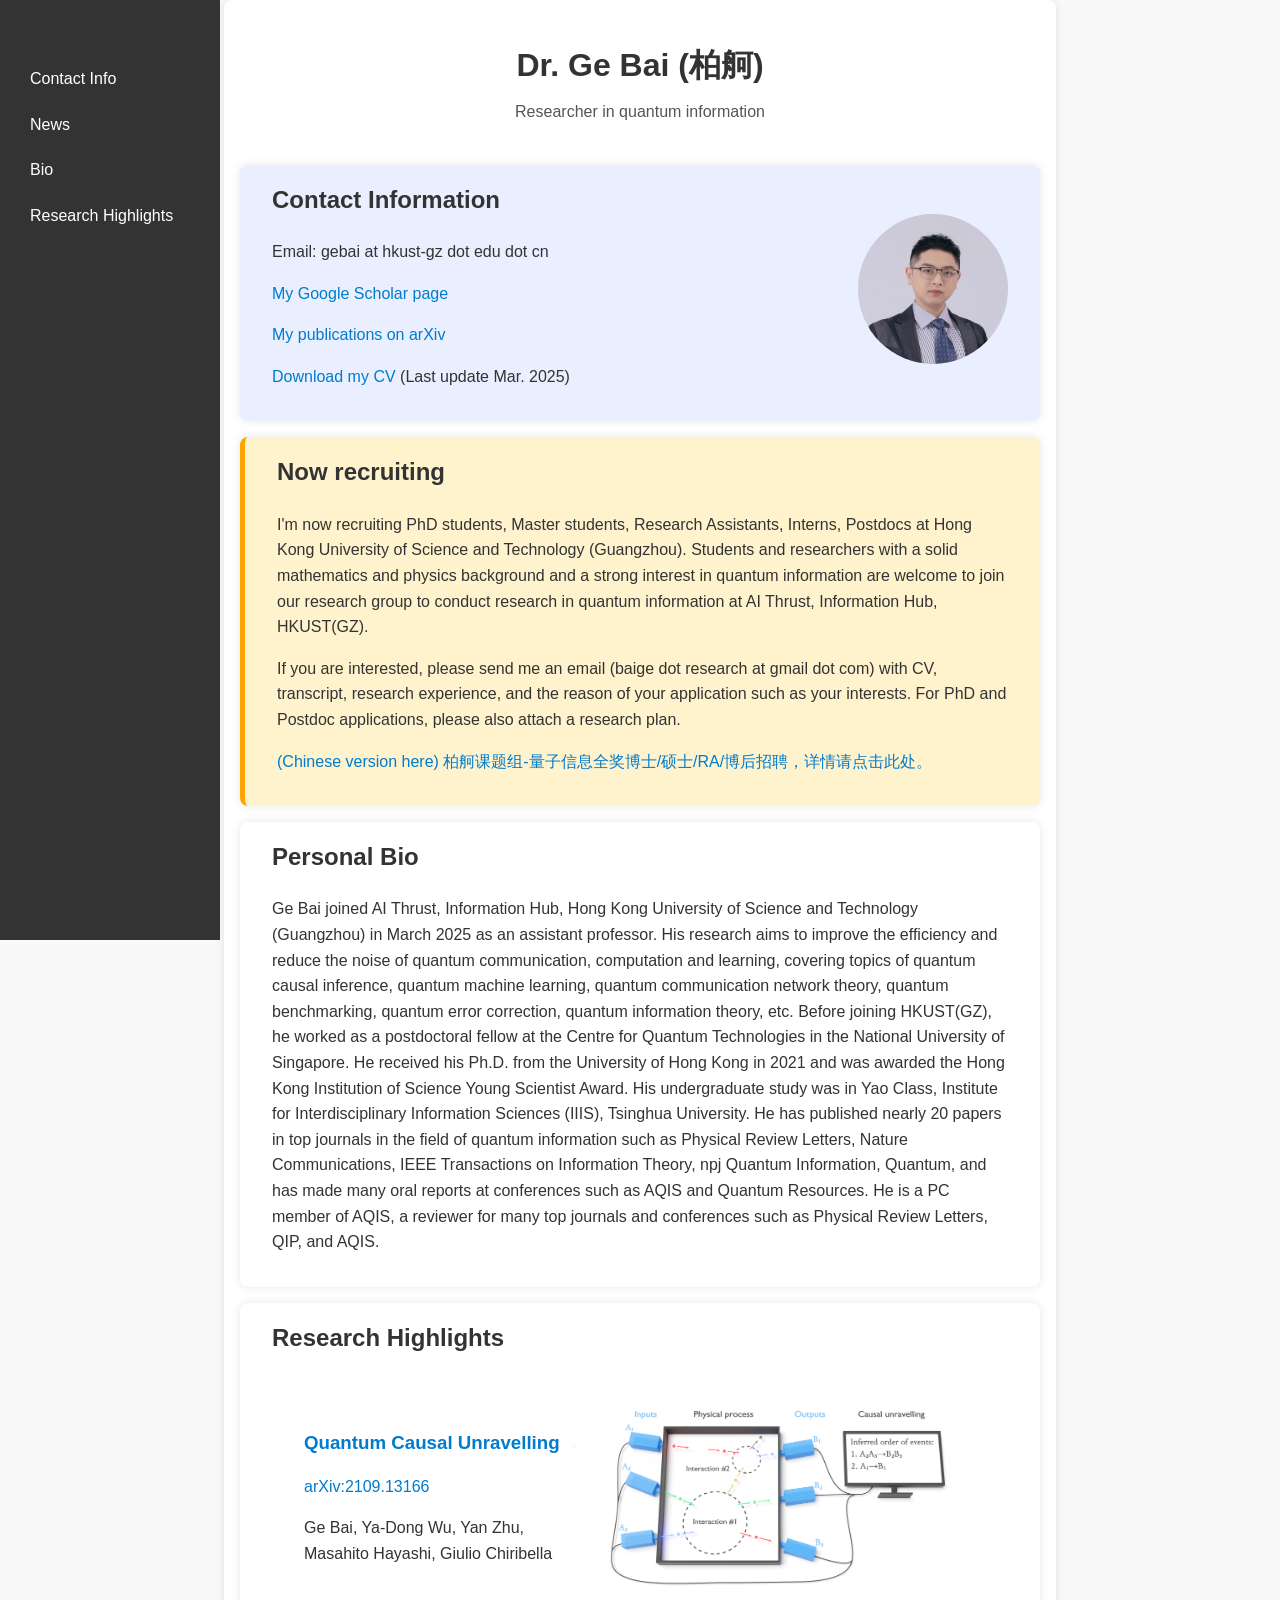
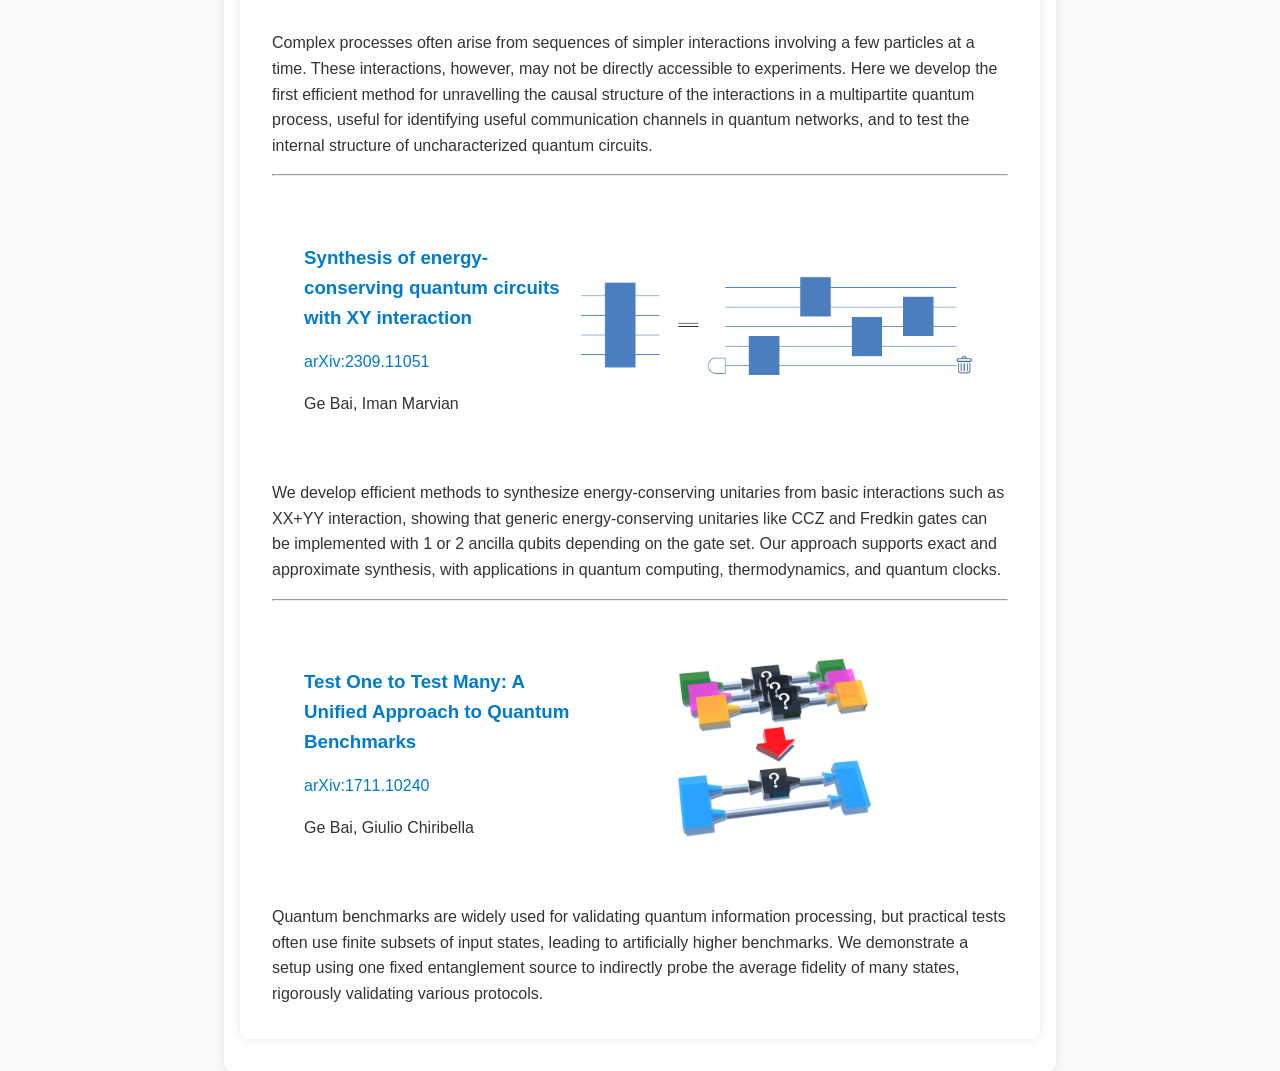
==== commit bf6c9b82: "add AQIS PC member" ====
--- a/index.html
+++ b/index.html
@@ -53,7 +53,7 @@
         <section id="bio">
             <h2>Personal Bio</h2>
             <p>
-                Ge Bai joined AI Thrust, Information Hub, Hong Kong University of Science and Technology (Guangzhou) in March 2025 as an assistant professor. His research aims to improve the efficiency and reduce the noise of quantum communication, computation and learning, covering topics of quantum causal inference, quantum machine learning, quantum communication network theory, quantum benchmarking, quantum error correction, quantum information theory, etc. Before joining HKUST(GZ), he worked as a postdoctoral fellow at the Centre for Quantum Technologies in the National University of Singapore. He received his Ph.D. from the University of Hong Kong in 2021 and was awarded the Hong Kong Institution of Science Young Scientist Award. His undergraduate study was in Yao Class, Institute for Interdisciplinary Information Sciences (IIIS), Tsinghua University. He has published nearly 20 papers in top journals in the field of quantum information such as Physical Review Letters, Nature Communications, IEEE Transactions on Information Theory, npj Quantum Information, Quantum, and has made many oral reports at conferences such as AQIS and Quantum Resources. He is a reviewer for many top journals and conferences such as Physical Review Letters, QIP, and AQIS.
+                Ge Bai joined AI Thrust, Information Hub, Hong Kong University of Science and Technology (Guangzhou) in March 2025 as an assistant professor. His research aims to improve the efficiency and reduce the noise of quantum communication, computation and learning, covering topics of quantum causal inference, quantum machine learning, quantum communication network theory, quantum benchmarking, quantum error correction, quantum information theory, etc. Before joining HKUST(GZ), he worked as a postdoctoral fellow at the Centre for Quantum Technologies in the National University of Singapore. He received his Ph.D. from the University of Hong Kong in 2021 and was awarded the Hong Kong Institution of Science Young Scientist Award. His undergraduate study was in Yao Class, Institute for Interdisciplinary Information Sciences (IIIS), Tsinghua University. He has published nearly 20 papers in top journals in the field of quantum information such as Physical Review Letters, Nature Communications, IEEE Transactions on Information Theory, npj Quantum Information, Quantum, and has made many oral reports at conferences such as AQIS and Quantum Resources. He is a PC member of AQIS, a reviewer for many top journals and conferences such as Physical Review Letters, QIP, and AQIS.
             </p>
         </section>
         <section id="research">
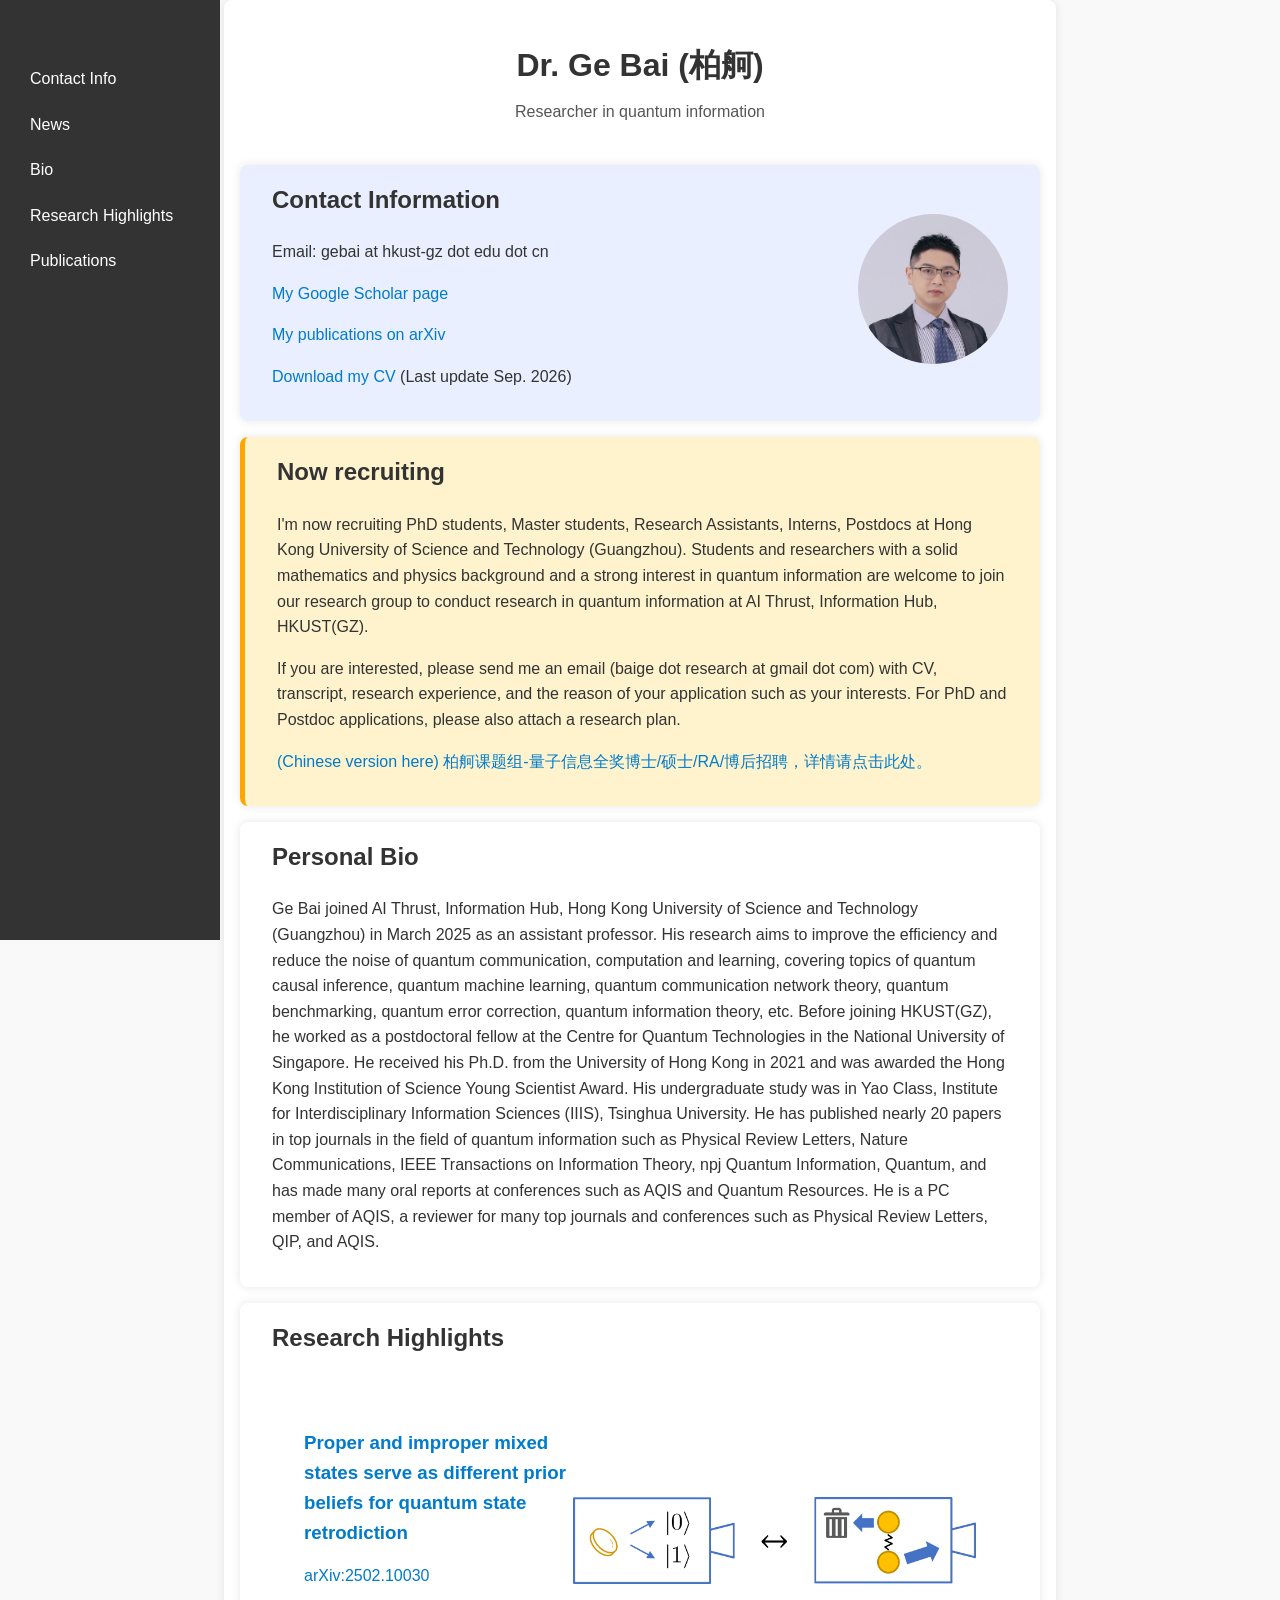
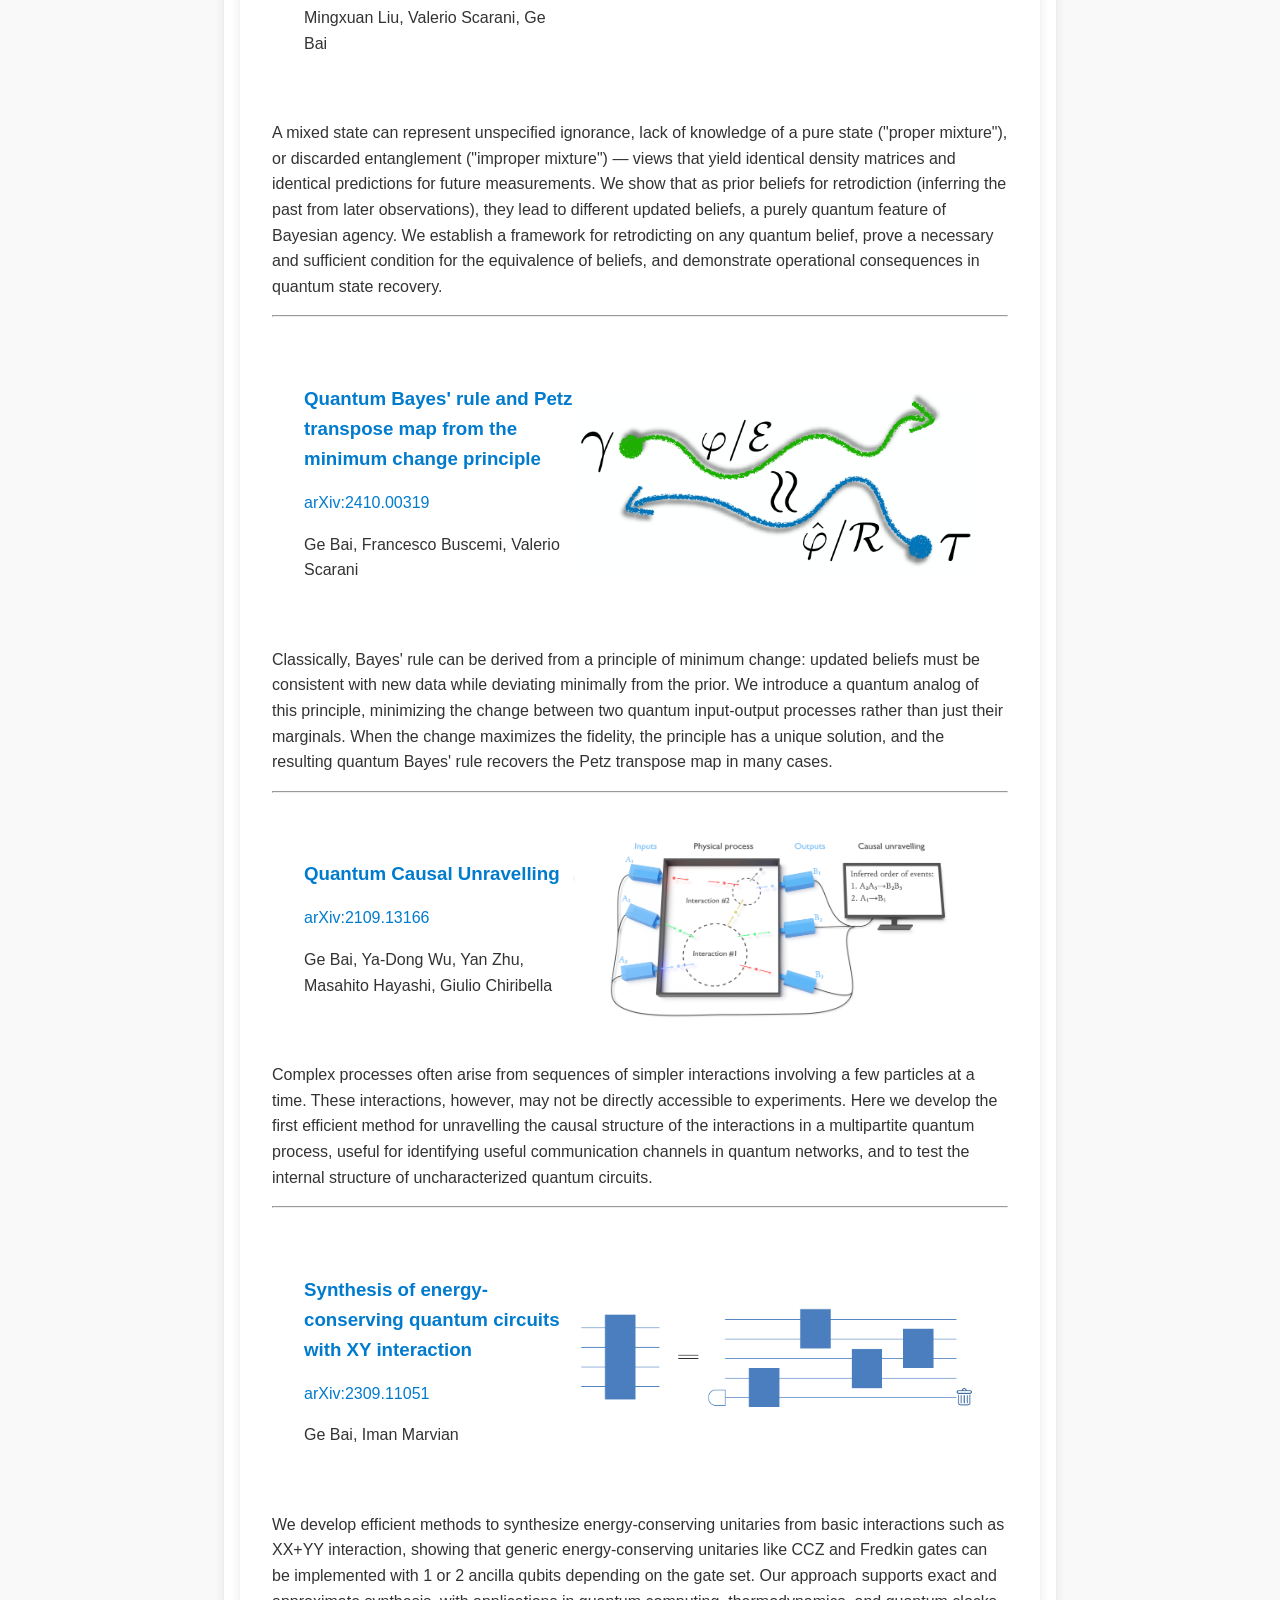
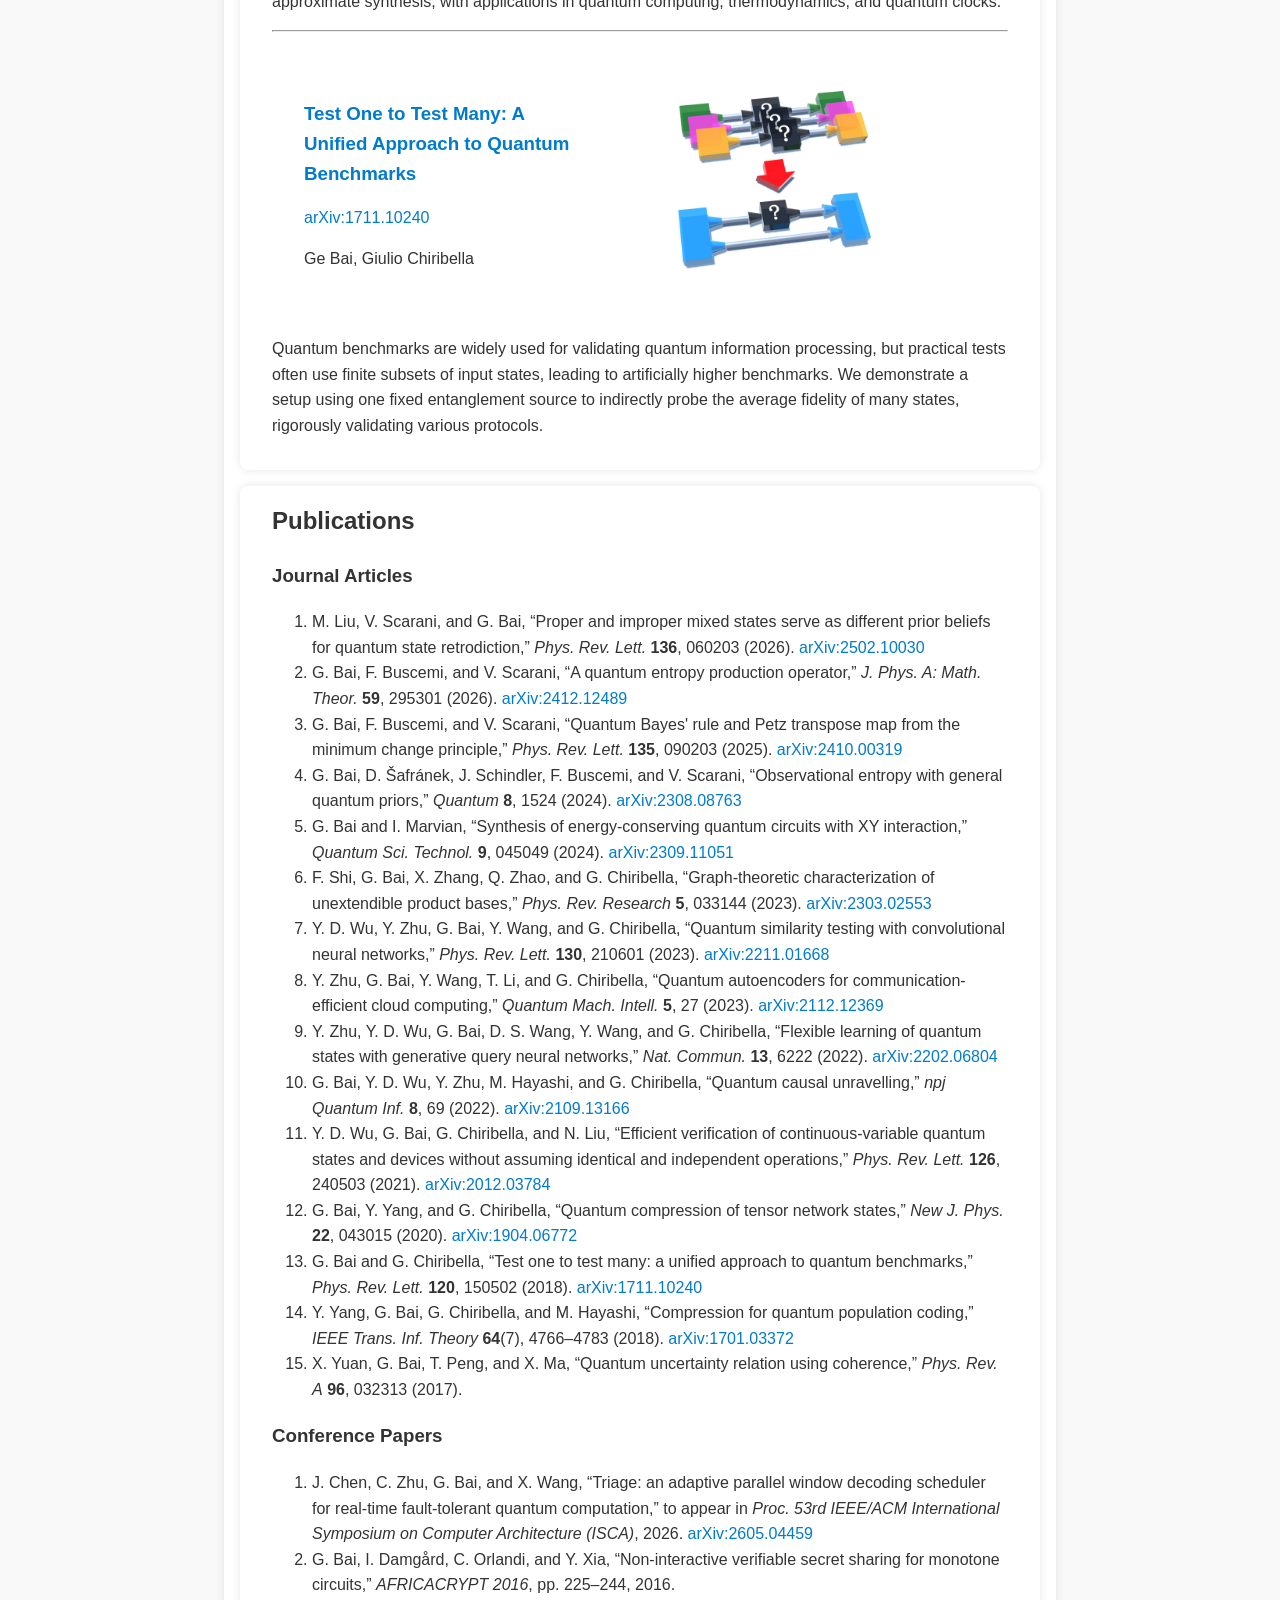
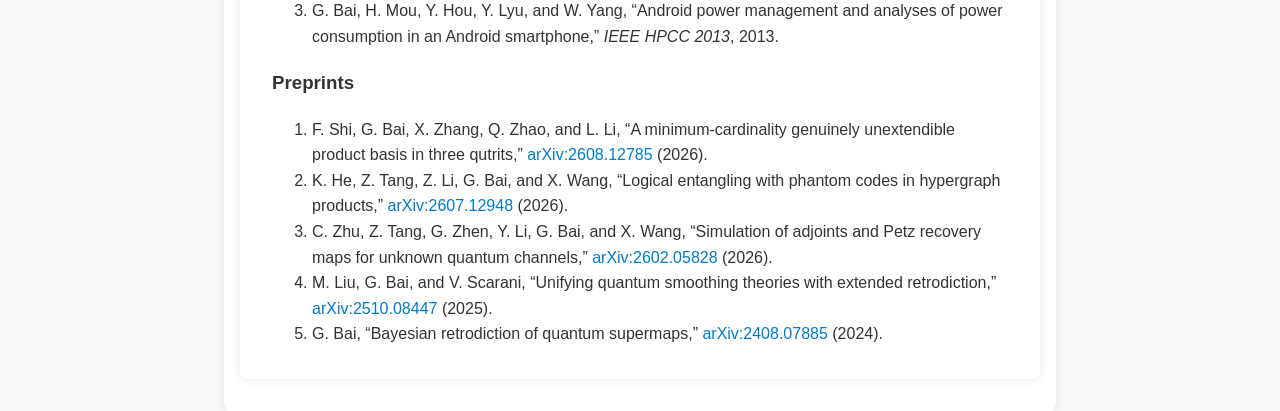
==== commit b00b30b9: "Updated CV and list of publications" ====
--- a/index.html
+++ b/index.html
@@ -15,6 +15,7 @@
                 <li><a href="#recruitment">News</a></li>
                 <li><a href="#bio">Bio</a></li>
                 <li><a href="#research">Research Highlights</a></li>
+                <li><a href="#publications">Publications</a></li>
             </ul>
         </nav>
     </div>
@@ -31,7 +32,7 @@
                 <p><a href="https://arxiv.org/a/bai_g_1.html" download>My publications on arXiv</a></p>
                 <!-- <p>Phone: TBA</p>
                 <p>Address: TBA</p> -->
-                <p><a href="CV_Ge_Bai.pdf" download>Download my CV</a> (Last update Mar. 2025)</p>
+                <p><a href="CV/CV_GeBai.pdf" download>Download my CV</a> (Last update Sep. 2026)</p>
             </div>
             <div id="photo">
                 <img src="ded426bf51dabfe0f5594c5099b81be.jpg" alt="Personal photo" class="profile-photo">
@@ -58,6 +59,36 @@
         </section>
         <section id="research">
             <h2>Research Highlights</h2>
+            <div class="research">
+                <article class="research-title">
+                    <h3><a href="https://journals.aps.org/prl/abstract/10.1103/xx43-p1py">Proper and improper mixed states serve as different prior beliefs for quantum state retrodiction</a></h3>
+                    <p><a href="https://arxiv.org/abs/2502.10030">arXiv:2502.10030</a></p>
+                    <p>Mingxuan Liu, Valerio Scarani, Ge Bai</p>
+                </article>
+                <img src="figures/proper-improper.png" class="research-photo">
+            </div>
+            <div>
+                <p>
+                    A mixed state can represent unspecified ignorance, lack of knowledge of a pure state ("proper mixture"), or discarded entanglement ("improper mixture") — views that yield identical density matrices and identical predictions for future measurements. We show that as prior beliefs for retrodiction (inferring the past from later observations), they lead to different updated beliefs, a purely quantum feature of Bayesian agency. We establish a framework for retrodicting on any quantum belief, prove a necessary and sufficient condition for the equivalence of beliefs, and demonstrate operational consequences in quantum state recovery.
+                </p>
+            <div>
+            <hr>
+
+            <div class="research">
+                <article class="research-title">
+                    <h3><a href="https://journals.aps.org/prl/abstract/10.1103/5n4p-bxhm">Quantum Bayes' rule and Petz transpose map from the minimum change principle</a></h3>
+                    <p><a href="https://arxiv.org/abs/2410.00319">arXiv:2410.00319</a></p>
+                    <p>Ge Bai, Francesco Buscemi, Valerio Scarani</p>
+                </article>
+                <img src="figures/minimum_change.png" class="research-photo">
+            </div>
+            <div>
+                <p>
+                    Classically, Bayes' rule can be derived from a principle of minimum change: updated beliefs must be consistent with new data while deviating minimally from the prior. We introduce a quantum analog of this principle, minimizing the change between two quantum input-output processes rather than just their marginals. When the change maximizes the fidelity, the principle has a unique solution, and the resulting quantum Bayes' rule recovers the Petz transpose map in many cases.
+                </p>
+            <div>
+            <hr>
+
             <div class="research">
                 <article class="research-title">
                     <h3><a href="https://www.nature.com/articles/s41534-022-00578-4">Quantum Causal Unravelling</a></h3>
@@ -103,6 +134,42 @@
             <div>
 
         </section>
+
+        <section id="publications">
+            <h2>Publications</h2>
+            <h3>Journal Articles</h3>
+            <ol>
+                <li>M. Liu, V. Scarani, and G. Bai, “Proper and improper mixed states serve as different prior beliefs for quantum state retrodiction,” <i>Phys. Rev. Lett.</i> <b>136</b>, 060203 (2026). <a href="https://arxiv.org/abs/2502.10030">arXiv:2502.10030</a></li>
+                <li>G. Bai, F. Buscemi, and V. Scarani, “A quantum entropy production operator,” <i>J. Phys. A: Math. Theor.</i> <b>59</b>, 295301 (2026). <a href="https://arxiv.org/abs/2412.12489">arXiv:2412.12489</a></li>
+                <li>G. Bai, F. Buscemi, and V. Scarani, “Quantum Bayes' rule and Petz transpose map from the minimum change principle,” <i>Phys. Rev. Lett.</i> <b>135</b>, 090203 (2025). <a href="https://arxiv.org/abs/2410.00319">arXiv:2410.00319</a></li>
+                <li>G. Bai, D. Šafránek, J. Schindler, F. Buscemi, and V. Scarani, “Observational entropy with general quantum priors,” <i>Quantum</i> <b>8</b>, 1524 (2024). <a href="https://arxiv.org/abs/2308.08763">arXiv:2308.08763</a></li>
+                <li>G. Bai and I. Marvian, “Synthesis of energy-conserving quantum circuits with XY interaction,” <i>Quantum Sci. Technol.</i> <b>9</b>, 045049 (2024). <a href="https://arxiv.org/abs/2309.11051">arXiv:2309.11051</a></li>
+                <li>F. Shi, G. Bai, X. Zhang, Q. Zhao, and G. Chiribella, “Graph-theoretic characterization of unextendible product bases,” <i>Phys. Rev. Research</i> <b>5</b>, 033144 (2023). <a href="https://arxiv.org/abs/2303.02553">arXiv:2303.02553</a></li>
+                <li>Y. D. Wu, Y. Zhu, G. Bai, Y. Wang, and G. Chiribella, “Quantum similarity testing with convolutional neural networks,” <i>Phys. Rev. Lett.</i> <b>130</b>, 210601 (2023). <a href="https://arxiv.org/abs/2211.01668">arXiv:2211.01668</a></li>
+                <li>Y. Zhu, G. Bai, Y. Wang, T. Li, and G. Chiribella, “Quantum autoencoders for communication-efficient cloud computing,” <i>Quantum Mach. Intell.</i> <b>5</b>, 27 (2023). <a href="https://arxiv.org/abs/2112.12369">arXiv:2112.12369</a></li>
+                <li>Y. Zhu, Y. D. Wu, G. Bai, D. S. Wang, Y. Wang, and G. Chiribella, “Flexible learning of quantum states with generative query neural networks,” <i>Nat. Commun.</i> <b>13</b>, 6222 (2022). <a href="https://arxiv.org/abs/2202.06804">arXiv:2202.06804</a></li>
+                <li>G. Bai, Y. D. Wu, Y. Zhu, M. Hayashi, and G. Chiribella, “Quantum causal unravelling,” <i>npj Quantum Inf.</i> <b>8</b>, 69 (2022). <a href="https://arxiv.org/abs/2109.13166">arXiv:2109.13166</a></li>
+                <li>Y. D. Wu, G. Bai, G. Chiribella, and N. Liu, “Efficient verification of continuous-variable quantum states and devices without assuming identical and independent operations,” <i>Phys. Rev. Lett.</i> <b>126</b>, 240503 (2021). <a href="https://arxiv.org/abs/2012.03784">arXiv:2012.03784</a></li>
+                <li>G. Bai, Y. Yang, and G. Chiribella, “Quantum compression of tensor network states,” <i>New J. Phys.</i> <b>22</b>, 043015 (2020). <a href="https://arxiv.org/abs/1904.06772">arXiv:1904.06772</a></li>
+                <li>G. Bai and G. Chiribella, “Test one to test many: a unified approach to quantum benchmarks,” <i>Phys. Rev. Lett.</i> <b>120</b>, 150502 (2018). <a href="https://arxiv.org/abs/1711.10240">arXiv:1711.10240</a></li>
+                <li>Y. Yang, G. Bai, G. Chiribella, and M. Hayashi, “Compression for quantum population coding,” <i>IEEE Trans. Inf. Theory</i> <b>64</b>(7), 4766–4783 (2018). <a href="https://arxiv.org/abs/1701.03372">arXiv:1701.03372</a></li>
+                <li>X. Yuan, G. Bai, T. Peng, and X. Ma, “Quantum uncertainty relation using coherence,” <i>Phys. Rev. A</i> <b>96</b>, 032313 (2017).</li>
+            </ol>
+            <h3>Conference Papers</h3>
+            <ol>
+                <li>J. Chen, C. Zhu, G. Bai, and X. Wang, “Triage: an adaptive parallel window decoding scheduler for real-time fault-tolerant quantum computation,” to appear in <i>Proc. 53rd IEEE/ACM International Symposium on Computer Architecture (ISCA)</i>, 2026. <a href="https://arxiv.org/abs/2605.04459">arXiv:2605.04459</a></li>
+                <li>G. Bai, I. Damgård, C. Orlandi, and Y. Xia, “Non-interactive verifiable secret sharing for monotone circuits,” <i>AFRICACRYPT 2016</i>, pp. 225–244, 2016.</li>
+                <li>G. Bai, H. Mou, Y. Hou, Y. Lyu, and W. Yang, “Android power management and analyses of power consumption in an Android smartphone,” <i>IEEE HPCC 2013</i>, 2013.</li>
+            </ol>
+            <h3>Preprints</h3>
+            <ol>
+                <li>F. Shi, G. Bai, X. Zhang, Q. Zhao, and L. Li, “A minimum-cardinality genuinely unextendible product basis in three qutrits,” <a href="https://arxiv.org/abs/2608.12785">arXiv:2608.12785</a> (2026).</li>
+                <li>K. He, Z. Tang, Z. Li, G. Bai, and X. Wang, “Logical entangling with phantom codes in hypergraph products,” <a href="https://arxiv.org/abs/2607.12948">arXiv:2607.12948</a> (2026).</li>
+                <li>C. Zhu, Z. Tang, G. Zhen, Y. Li, G. Bai, and X. Wang, “Simulation of adjoints and Petz recovery maps for unknown quantum channels,” <a href="https://arxiv.org/abs/2602.05828">arXiv:2602.05828</a> (2026).</li>
+                <li>M. Liu, G. Bai, and V. Scarani, “Unifying quantum smoothing theories with extended retrodiction,” <a href="https://arxiv.org/abs/2510.08447">arXiv:2510.08447</a> (2025).</li>
+                <li>G. Bai, “Bayesian retrodiction of quantum supermaps,” <a href="https://arxiv.org/abs/2408.07885">arXiv:2408.07885</a> (2024).</li>
+            </ol>
+        </section>
     </div>
     <script>
         document.getElementById('sidebarToggle').addEventListener('click', function() {
@@ -110,4 +177,4 @@
         });
     </script>
 </body>
-</html>+</html>
